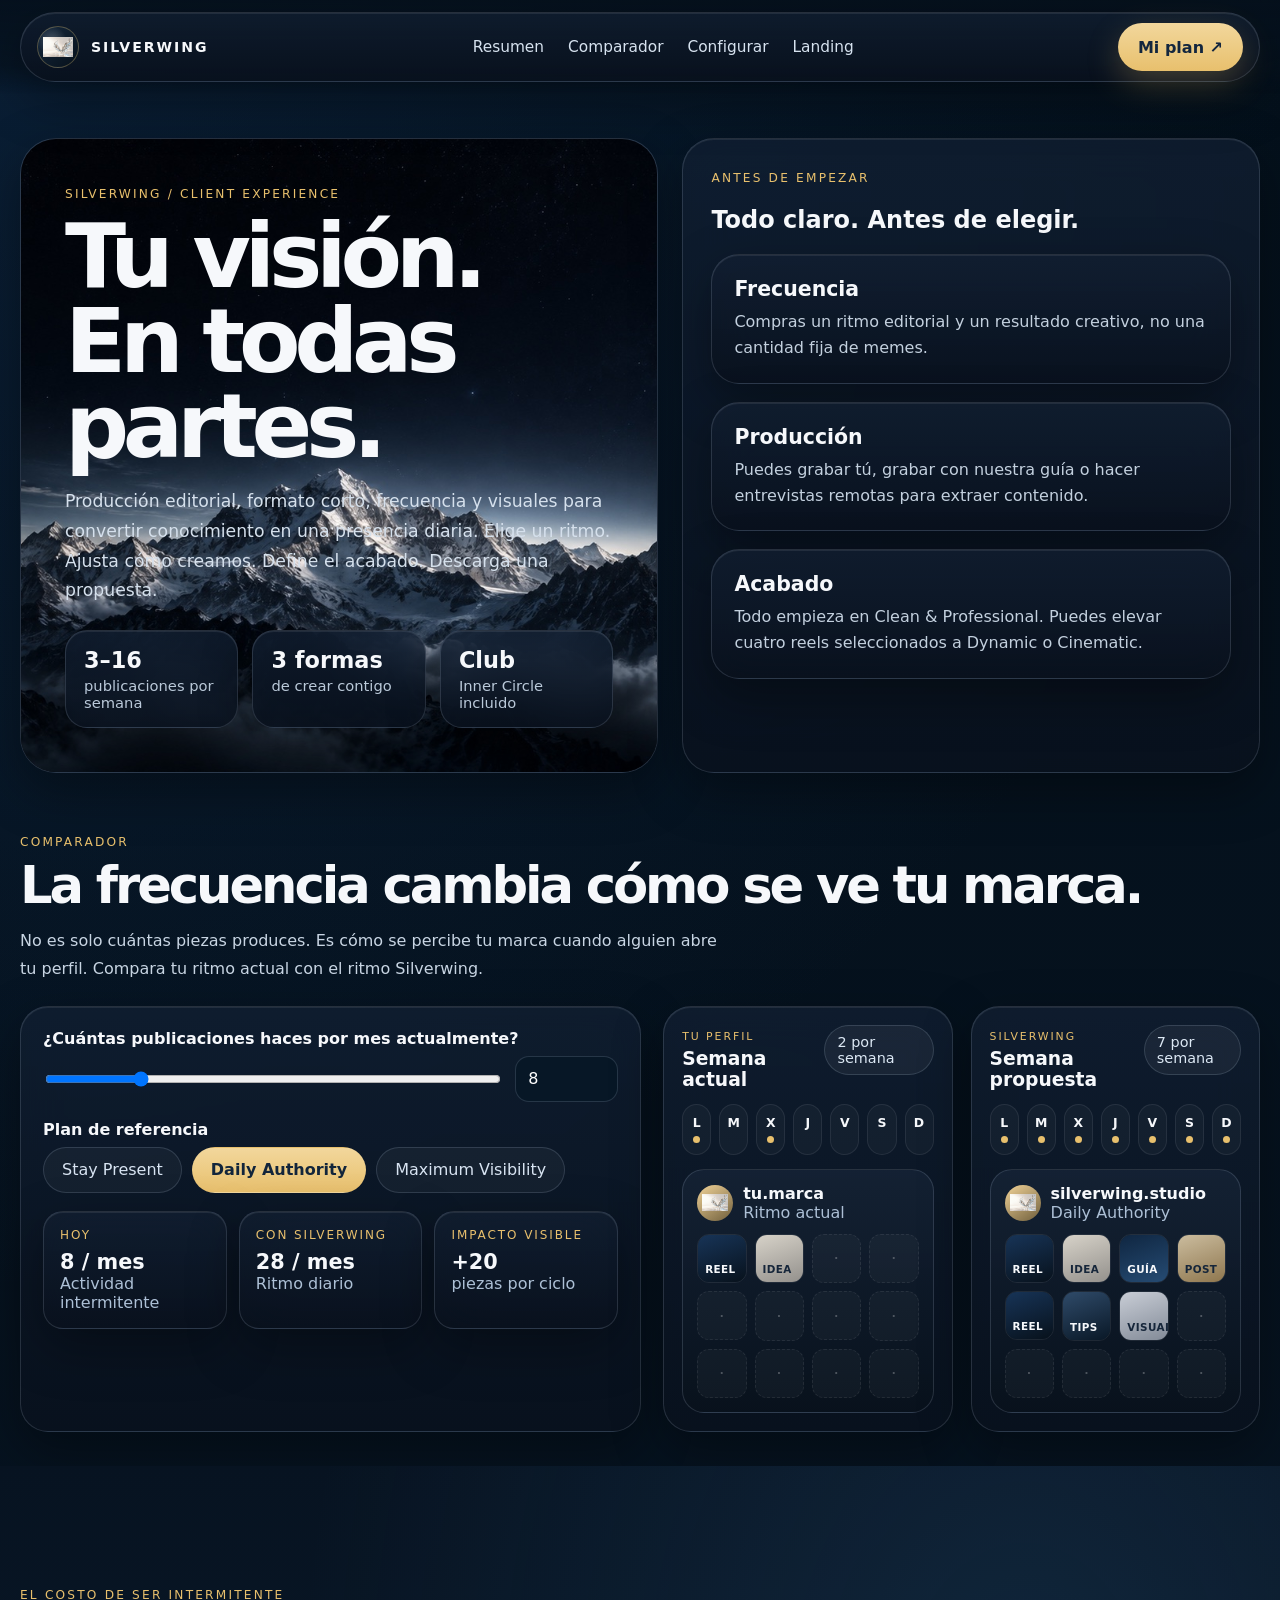
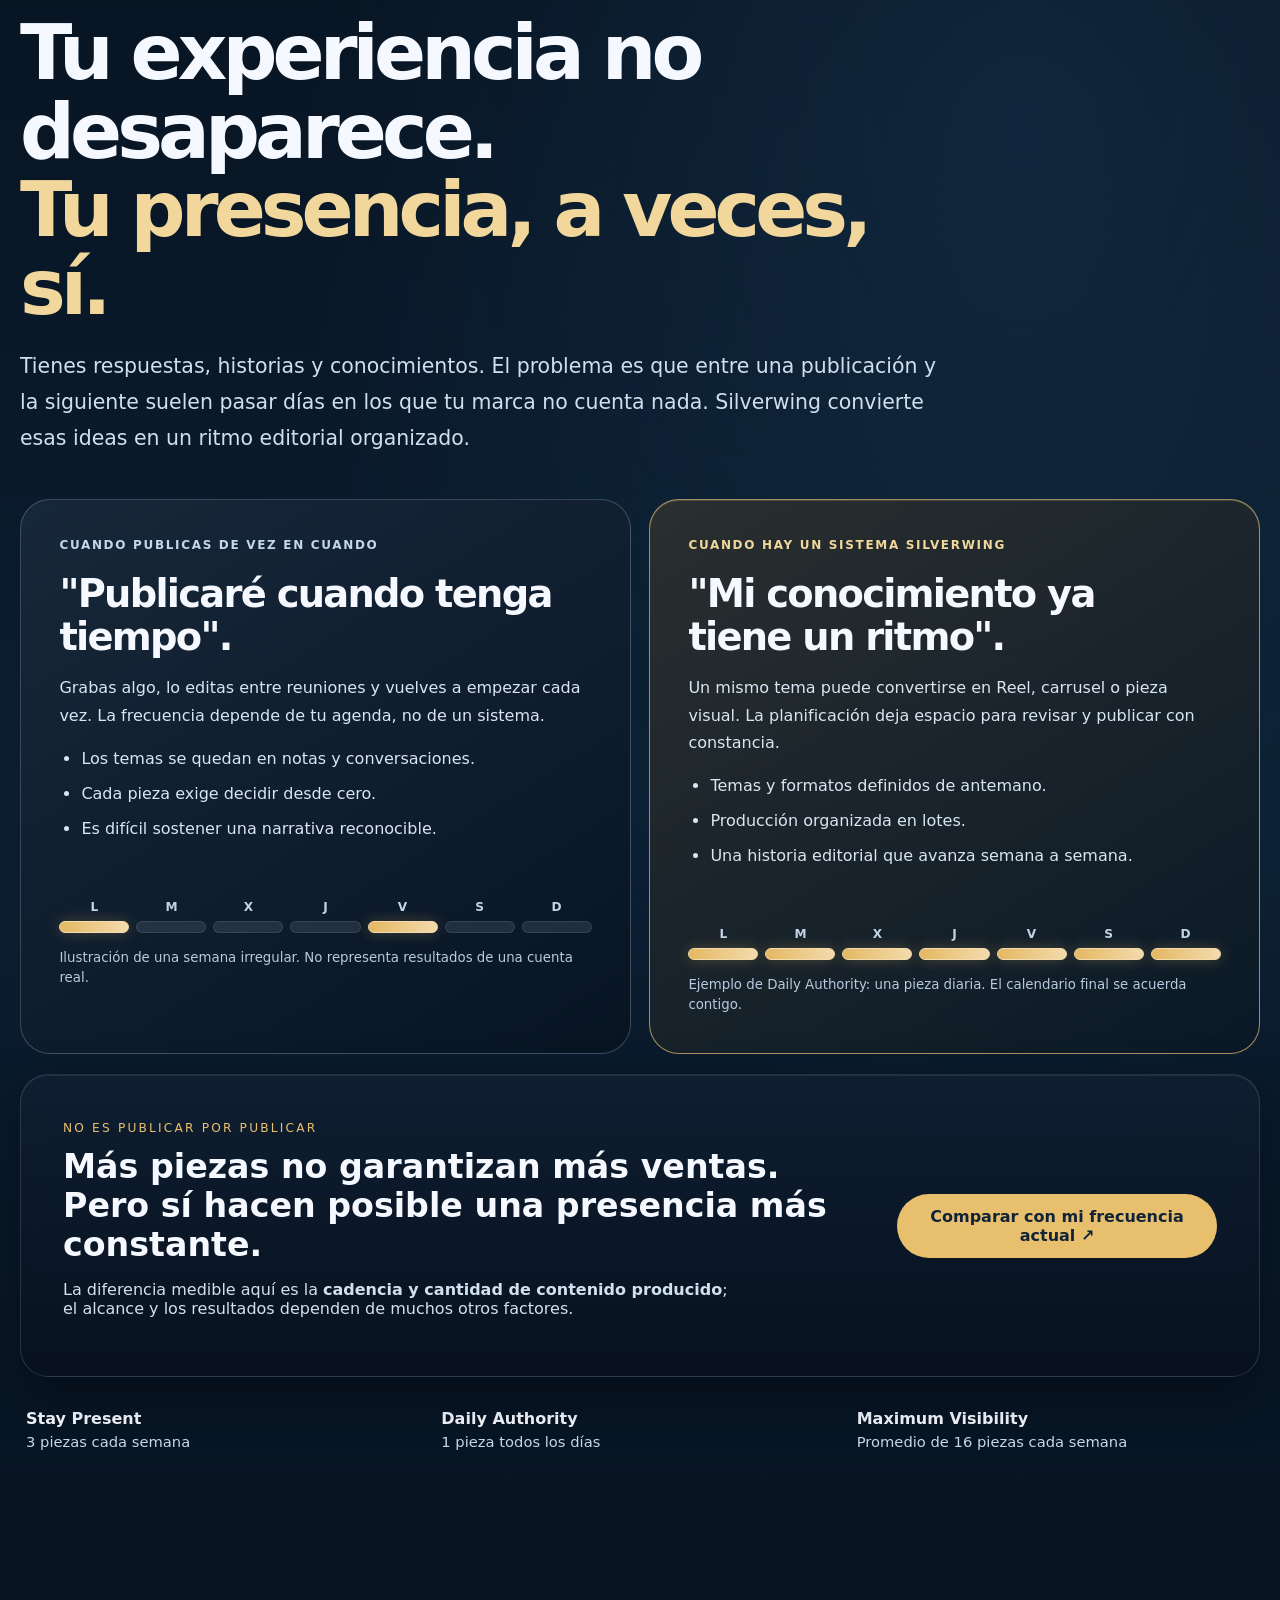
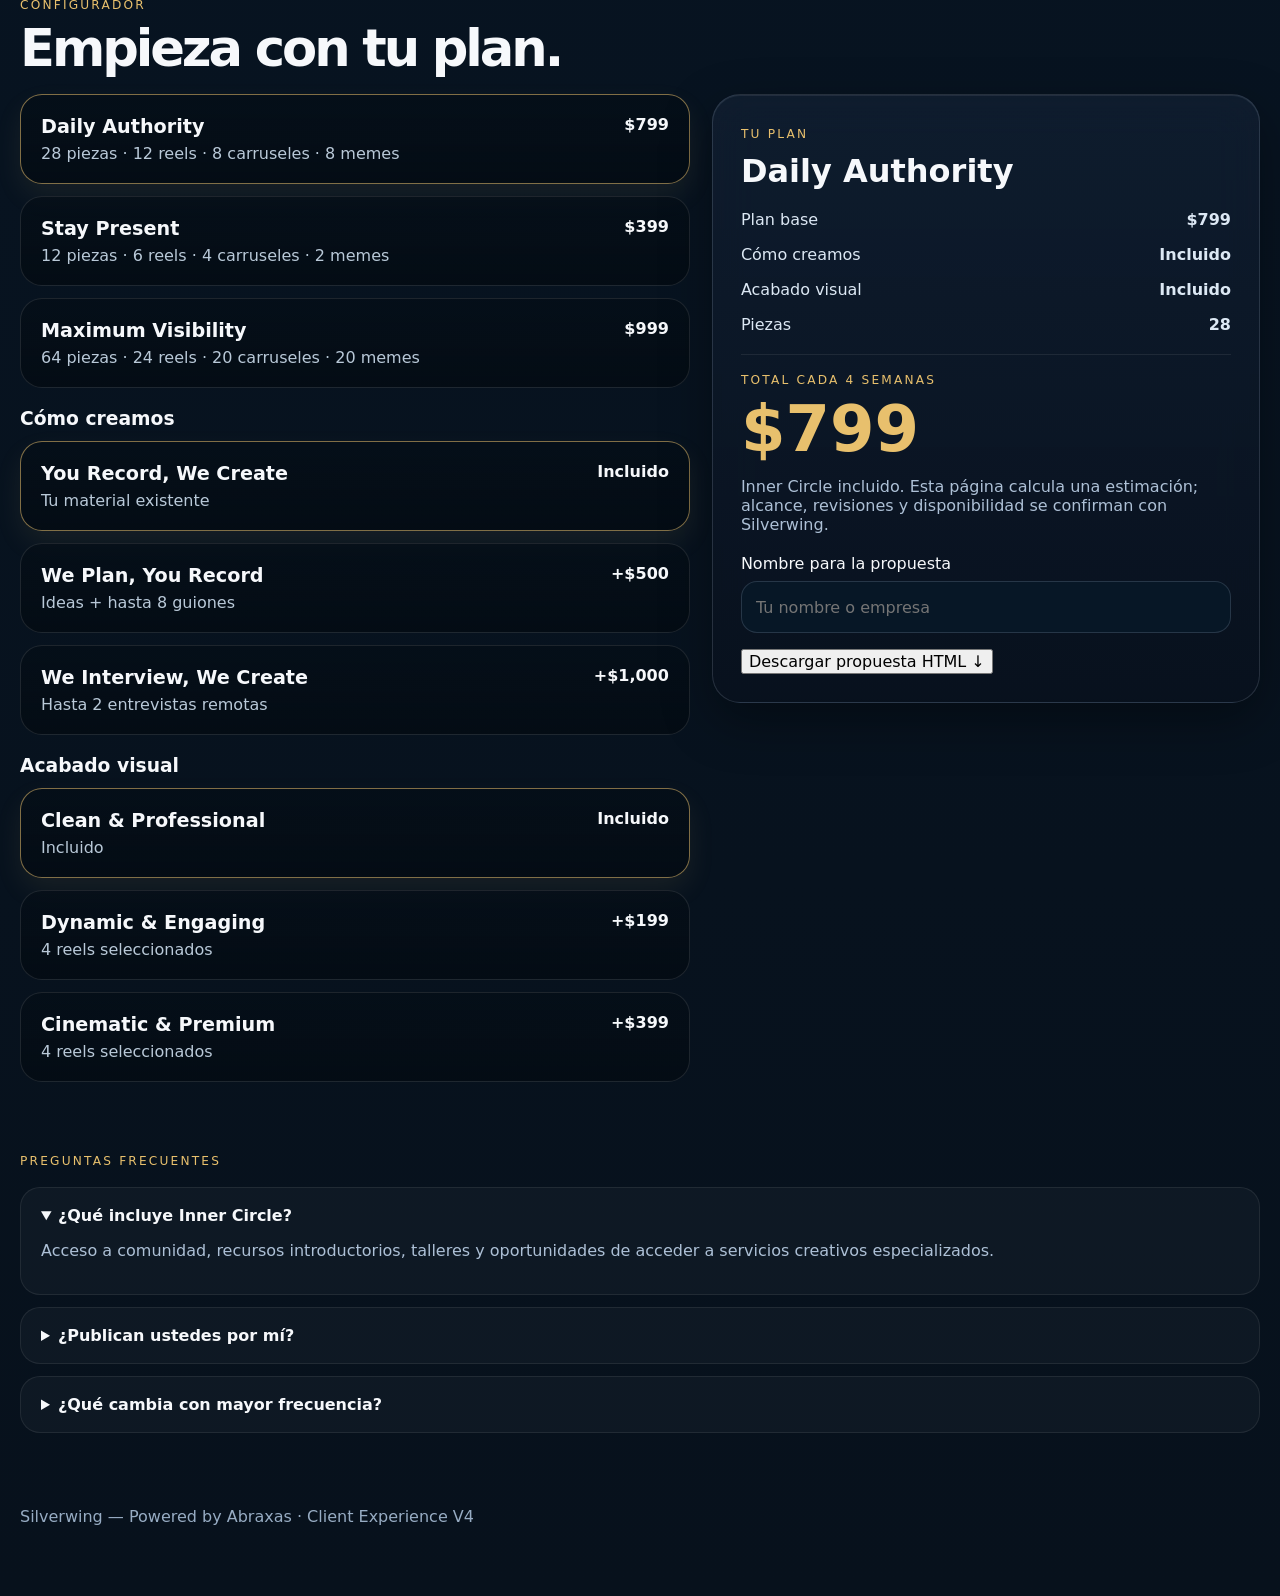
==== index.html @ 7444df67 "Add editorial pain-point comparison before plan builder" ====
<!doctype html>
<html lang="es">
<head>
<meta charset="utf-8">
<meta name="viewport" content="width=device-width, initial-scale=1">
<title>Silverwing Client Experience V4</title>
<meta name="description" content="Silverwing — Powered by Abraxas">
<style>
:root{--bg:#06111d;--bg2:#091a2b;--panel:rgba(10,22,36,.78);--panel2:rgba(16,29,46,.86);--line:rgba(198,217,241,.16);--text:#f6f8fb;--muted:#adc0d6;--gold:#e8c06d;--gold2:#f2d79c;--blue:#8fb7dd;--radius:28px;}
*{box-sizing:border-box}html{scroll-behavior:smooth}body{margin:0;font-family:Inter,ui-sans-serif,system-ui,-apple-system,Segoe UI,Roboto,sans-serif;background:radial-gradient(circle at top left, rgba(22,61,108,.32), transparent 26%), linear-gradient(180deg,#04101b,#071422 55%,#07111c);color:var(--text)}
a{color:inherit;text-decoration:none}img{max-width:100%;display:block}button,input,select{font:inherit}.container{width:min(1240px,calc(100% - 40px));margin:0 auto}.glass{background:linear-gradient(180deg,rgba(18,31,49,.78),rgba(9,17,29,.88));backdrop-filter:blur(22px) saturate(135%);-webkit-backdrop-filter:blur(22px) saturate(135%);border:1px solid rgba(220,235,255,.14);box-shadow:0 18px 50px rgba(0,0,0,.35), inset 0 1px 0 rgba(255,255,255,.08)}
.topbar{position:sticky;top:0;z-index:50;padding:12px 0;background:linear-gradient(180deg,rgba(6,17,29,.94),rgba(6,17,29,.72) 70%,transparent);backdrop-filter:blur(18px)}.nav{display:flex;align-items:center;justify-content:space-between;gap:20px;padding:10px 16px;border-radius:999px}.brand{display:flex;align-items:center;gap:12px;font-weight:800;letter-spacing:.14em;text-transform:uppercase;font-size:.88rem}.brand .mark{width:42px;height:42px;border-radius:50%;display:grid;place-items:center;background:radial-gradient(circle at 35% 35%, rgba(255,255,255,.24), transparent 40%), linear-gradient(135deg,#15283d,#07111b);border:1px solid rgba(233,203,125,.32);overflow:hidden}.brand .mark img{width:30px;height:30px;object-fit:contain}.nav nav{display:flex;gap:24px;align-items:center;color:#d6e2ef;font-size:.96rem}.nav .cta{display:inline-flex;align-items:center;justify-content:center;min-height:48px;padding:0 20px;border-radius:999px;background:linear-gradient(180deg,var(--gold2),var(--gold));color:#13263e;font-weight:800;box-shadow:0 12px 32px rgba(232,192,109,.25)}.muted{color:var(--muted)}.eyebrow{font-size:.76rem;letter-spacing:.18em;text-transform:uppercase;color:var(--gold)}
.hero{padding:44px 0 24px}.hero-grid{display:grid;grid-template-columns:1.05fr .95fr;gap:24px;align-items:stretch}.hero-card{position:relative;overflow:hidden;border-radius:36px;min-height:560px;padding:44px}.hero-card::before{content:'';position:absolute;inset:0;background:linear-gradient(180deg,rgba(4,11,18,.1),rgba(4,11,18,.72) 58%,rgba(4,11,18,.96));z-index:0}.hero-card > *{position:relative;z-index:1}.hero-bg{position:absolute;inset:0;background-size:cover;background-position:center}.hero h1{font-size:clamp(3.2rem,7vw,6rem);line-height:.95;letter-spacing:-.07em;margin:12px 0 18px;max-width:10ch}.hero p.lead{font-size:1.08rem;line-height:1.72;color:#d5e0ec;max-width:58ch}.hero-stats{display:grid;grid-template-columns:repeat(3,1fr);gap:14px;margin-top:24px}.stat{padding:16px 18px;border-radius:22px}.stat strong{display:block;font-size:1.4rem}.stat span{display:block;color:#bac9d9;font-size:.92rem;margin-top:4px}
.panel{border-radius:32px;padding:28px}.section{padding:34px 0}.section h2{font-size:clamp(2.1rem,4vw,4rem);line-height:1;letter-spacing:-.06em;margin:10px 0 14px}.section p.section-lead{max-width:70ch;color:#c8d5e3;line-height:1.7}
.cards3{display:grid;grid-template-columns:repeat(3,1fr);gap:18px}.card{border-radius:28px;padding:22px}.card h3{margin:0 0 8px;font-size:1.28rem}.card p{margin:0;color:#c3d0de;line-height:1.62}
.compare-wrap{display:grid;grid-template-columns:1.02fr .98fr;gap:22px;margin-top:24px}.compare-tools{padding:22px;border-radius:28px}.field{display:grid;gap:8px;margin-bottom:18px}.field label{font-weight:700}.range-row{display:flex;gap:12px;align-items:center} input[type=range]{width:100%} input[type=number]{width:110px;min-height:46px;border-radius:14px;border:1px solid var(--line);background:#071726;color:#fff;padding:0 12px} .seg{display:flex;flex-wrap:wrap;gap:10px} .seg button{min-height:46px;border-radius:999px;padding:0 18px;border:1px solid var(--line);background:rgba(255,255,255,.04);color:#d8e4f2;cursor:pointer} .seg button.active{background:linear-gradient(180deg,var(--gold2),var(--gold));color:#12253b;border-color:transparent;font-weight:800}
.metric-row{display:grid;grid-template-columns:1fr 1fr 1fr;gap:12px;margin-top:16px} .metric{padding:16px;border-radius:20px} .metric .label{display:block;font-size:.75rem;letter-spacing:.16em;color:var(--gold);text-transform:uppercase;margin-bottom:8px} .metric strong{font-size:1.3rem}
.feed-columns{display:grid;grid-template-columns:1fr 1fr;gap:18px} .feed-card{padding:18px;border-radius:28px} .feed-head{display:flex;justify-content:space-between;align-items:flex-start;gap:12px;margin-bottom:14px} .badge{border-radius:999px;padding:8px 12px;border:1px solid var(--line);color:#dce8f4;background:rgba(255,255,255,.05);font-size:.9rem} .week-strip{display:grid;grid-template-columns:repeat(7,1fr);gap:8px;margin-bottom:14px} .day{padding:10px 6px;border-radius:16px;border:1px solid rgba(255,255,255,.08);background:rgba(255,255,255,.03);text-align:center} .day strong{display:block;font-size:.78rem;margin-bottom:6px} .dots{display:flex;justify-content:center;gap:4px;min-height:8px} .dots span{width:7px;height:7px;border-radius:50%;background:var(--gold)}
.feed{padding:14px;border-radius:22px;border:1px solid var(--line);background:linear-gradient(180deg,rgba(21,35,54,.88),rgba(9,18,29,.94))} .feed-top{display:flex;align-items:center;gap:10px;margin-bottom:12px} .avatar{width:36px;height:36px;border-radius:50%;background:linear-gradient(145deg,#f1d398,#705f3c);display:grid;place-items:center;overflow:hidden} .avatar img{width:26px;height:26px;object-fit:contain} .grid{display:grid;grid-template-columns:repeat(4,1fr);gap:8px} .cell{aspect-ratio:1/1;border-radius:12px;overflow:hidden;position:relative;border:1px solid rgba(255,255,255,.08);display:flex;align-items:flex-end;padding:7px;font-size:.65rem;font-weight:800;letter-spacing:.04em} .cell::before{content:'';position:absolute;inset:0;opacity:.92} .cell > span{position:relative;z-index:1} .reel::before{background:linear-gradient(160deg,#18365b,#07111b)} .carousel::before{background:linear-gradient(160deg,#e8e2d6,#9f9b95)} .carousel>span,.story>span,.video>span{color:#16263a} .meme::before{background:linear-gradient(160deg,#324f6f,#091827)} .story::before{background:linear-gradient(160deg,#dbcaa8,#9a7f52)} .education::before{background:linear-gradient(160deg,#0f2743,#28507a)} .video::before{background:linear-gradient(160deg,#d9dde5,#8d95a2)} .empty{display:grid;place-items:center;background:rgba(255,255,255,.03);border-style:dashed;color:rgba(255,255,255,.25)}
.apple-chooser{display:grid;grid-template-columns:1.1fr .9fr;gap:22px;align-items:start;margin-top:20px} .chooser-list{display:grid;gap:12px} .option{padding:20px;border-radius:22px;border:1px solid rgba(255,255,255,.1);background:linear-gradient(180deg,rgba(5,14,23,.75),rgba(4,12,20,.92));cursor:pointer;transition:.2s transform,.2s border-color} .option:hover{transform:translateY(-2px)} .option.active{border-color:rgba(232,192,109,.55);box-shadow:0 12px 28px rgba(232,192,109,.08)} .option .row{display:flex;justify-content:space-between;gap:16px} .option h4{margin:0;font-size:1.2rem} .option p{margin:6px 0 0;color:#b9c9d8} .side-summary{position:sticky;top:92px;padding:28px;border-radius:28px} .summary-list{display:grid;gap:16px;margin:20px 0} .summary-item{display:flex;justify-content:space-between;gap:16px;color:#dce8f4} .price{font-size:clamp(2.5rem,5vw,4rem);line-height:1;font-weight:900;color:var(--gold)}
.faq{display:grid;gap:12px;margin-top:18px} details{padding:18px 20px;border-radius:20px;border:1px solid rgba(255,255,255,.08);background:rgba(255,255,255,.03)} summary{cursor:pointer;font-weight:700}
.footer{padding:40px 0 70px;color:#97acc3}
@media (max-width: 1080px){.hero-grid,.compare-wrap,.apple-chooser{grid-template-columns:1fr} .hero-card{min-height:440px} .side-summary{position:static} }
@media (max-width: 760px){.nav nav{display:none} .hero-stats,.cards3,.feed-columns,.metric-row{grid-template-columns:1fr} .grid{grid-template-columns:repeat(3,1fr)} .container{width:min(100% - 24px,1240px)} .hero-card{padding:28px} .hero h1{font-size:clamp(2.5rem,12vw,4rem)}}
</style>

<style id="sw-pain-story-v4">
.pain-story{position:relative;padding:110px 0;background:radial-gradient(ellipse at 80% 15%,rgba(41,86,126,.26),transparent 50%),linear-gradient(180deg,#071321,#0b1e31 57%,#071321);color:#f5f9ff}
.pain-story h2{font-size:clamp(2.7rem,6vw,6.1rem);line-height:1.02;letter-spacing:-.064em;max-width:16ch;margin:12px 0 22px}.pain-story h2 em{font-style:normal;color:#f2d79c}.pain-lead{max-width:72ch;color:#d0dfed;font-size:clamp(1.05rem,1.7vw,1.28rem);line-height:1.75;margin-bottom:42px}
.pain-split{display:grid;grid-template-columns:1fr 1fr;gap:18px}.pain-panel{border:1px solid rgba(211,230,252,.23);border-radius:30px;padding:clamp(24px,3vw,40px);background:linear-gradient(148deg,rgba(25,41,59,.92),rgba(8,20,34,.96));min-width:0}.pain-after{border-color:rgba(237,199,118,.66);background:linear-gradient(148deg,rgba(45,48,47,.93),rgba(10,25,39,.97));box-shadow:inset 0 1px rgba(250,235,196,.16)}.pain-tag{display:block;color:#c3d7ed;letter-spacing:.14em;font-size:.75rem;font-weight:800;margin-bottom:20px}.pain-after .pain-tag{color:#f2d79c}.pain-panel h3{font-size:clamp(1.65rem,3vw,2.8rem);letter-spacing:-.045em;line-height:1.12;max-width:19ch;margin:0 0 15px}.pain-panel p,.pain-panel li{color:#d9e5f2;line-height:1.7}.pain-panel ul{padding-left:22px;min-height:130px}.pain-panel li{margin-bottom:8px}.pain-cadence{display:grid;grid-template-columns:repeat(7,minmax(0,1fr));gap:7px;margin:25px 0 15px}.pain-cadence b{text-align:center;font-size:.76rem;color:#c2d3e5}.pain-cadence i{display:block;height:12px;border-radius:99px;background:rgba(185,210,234,.12);border:1px solid rgba(185,210,234,.12)}.pain-cadence i.on{background:linear-gradient(90deg,#e4b862,#f3dbad);border-color:#f3dbad;box-shadow:0 0 14px #e4b86245}.pain-panel small{color:#b7cadf;line-height:1.5;display:block}.pain-bottom{display:flex;align-items:center;justify-content:space-between;gap:28px;border-radius:28px;padding:clamp(24px,4vw,42px);margin-top:20px}.pain-bottom h3{font-size:clamp(1.45rem,2.6vw,2.5rem);line-height:1.16;margin:12px 0}.pain-bottom p{color:#d1e0ef;max-width:67ch}.pain-action{display:inline-flex;justify-content:center;align-items:center;min-height:50px;padding:13px 22px;border-radius:999px;background:#e8c06d;color:#112338!important;font-weight:800;white-space:normal;text-align:center;min-width:225px}.pain-action:hover{background:#f6daa0}.pain-action:focus-visible{outline:3px solid white;outline-offset:4px}.pain-micro{display:grid;grid-template-columns:repeat(3,minmax(0,1fr));gap:18px;padding:32px 6px 0}.pain-micro>div{display:flex;flex-direction:column;gap:5px}.pain-micro strong{font-size:1rem}.pain-micro span{color:#c7d9ec;font-size:.92rem}
@media(max-width:780px){.pain-story{padding:72px 0}.pain-split,.pain-micro{grid-template-columns:1fr}.pain-panel ul{min-height:auto}.pain-bottom{flex-direction:column;align-items:flex-start}.pain-action{width:100%}}
@media(prefers-reduced-transparency:reduce){.pain-bottom{backdrop-filter:none;background:#10263a}}
</style>
</head>
<body>

<div class="topbar"><div class="container"><div class="nav glass"><a class="brand" href="#top"><span class="mark"><img src="[data-uri]" alt="Silverwing mark"></span><span>Silverwing</span></a><nav><a href="#overview">Resumen</a><a href="#comparador">Comparador</a><a href="#configurar">Configurar</a><a href="./silverwinglanding/">Landing</a></nav><a class="cta" href="#configurar">Mi plan ↗</a></div></div></div>
<main id="top">
<section class="hero"><div class="container hero-grid"><div class="hero-card glass"><div class="hero-bg" style="background-image:url('[data-uri]')"></div><span class="eyebrow">SILVERWING / CLIENT EXPERIENCE</span><h1>Tu visión. En todas partes.</h1><p class="lead">Producción editorial, formato corto, frecuencia y visuales para convertir conocimiento en una presencia diaria. Elige un ritmo. Ajusta cómo creamos. Define el acabado. Descarga una propuesta.</p><div class="hero-stats"><div class="stat glass"><strong>3–16</strong><span>publicaciones por semana</span></div><div class="stat glass"><strong>3 formas</strong><span>de crear contigo</span></div><div class="stat glass"><strong>Club</strong><span>Inner Circle incluido</span></div></div></div><div class="panel glass" id="overview"><span class="eyebrow">ANTES DE EMPEZAR</span><h2>Todo claro. Antes de elegir.</h2><div class="cards3" style="grid-template-columns:1fr; margin-top:14px"><div class="card glass"><h3>Frecuencia</h3><p>Compras un ritmo editorial y un resultado creativo, no una cantidad fija de memes.</p></div><div class="card glass"><h3>Producción</h3><p>Puedes grabar tú, grabar con nuestra guía o hacer entrevistas remotas para extraer contenido.</p></div><div class="card glass"><h3>Acabado</h3><p>Todo empieza en Clean & Professional. Puedes elevar cuatro reels seleccionados a Dynamic o Cinematic.</p></div></div></div></div></section>
<section id="comparador" class="section"><div class="container"><span class="eyebrow">COMPARADOR</span><h2>La frecuencia cambia cómo se ve tu marca.</h2><p class="section-lead">No es solo cuántas piezas produces. Es cómo se percibe tu marca cuando alguien abre tu perfil. Compara tu ritmo actual con el ritmo Silverwing.</p><div class="compare-wrap"><div class="compare-tools glass"><div class="field"><label for="cmpMonth">¿Cuántas publicaciones haces por mes actualmente?</label><div class="range-row"><input id="cmpMonth" type="range" min="0" max="40" value="8"><input id="cmpMonthNum" type="number" min="0" max="120" value="8"></div></div><div class="field"><label>Plan de referencia</label><div class="seg" id="cmpSeg"><button data-plan="stay">Stay Present</button><button data-plan="daily" class="active">Daily Authority</button><button data-plan="max">Maximum Visibility</button></div></div><div class="metric-row"><div class="metric glass"><span class="label">Hoy</span><strong id="cmpNow">8 / mes</strong><div class="muted" id="cmpNowText">Actividad intermitente</div></div><div class="metric glass"><span class="label">Con Silverwing</span><strong id="cmpPlan">28 / mes</strong><div class="muted" id="cmpPlanText">Ritmo diario</div></div><div class="metric glass"><span class="label">Impacto visible</span><strong id="cmpDelta">+20</strong><div class="muted">piezas por ciclo</div></div></div></div><div class="feed-columns"><article class="feed-card glass"><div class="feed-head"><div><span class="eyebrow" style="font-size:.68rem">TU PERFIL</span><h3 style="margin:4px 0 0">Semana actual</h3></div><span class="badge" id="cmpBadgeCurrent">2 por semana</span></div><div class="week-strip" id="cmpWeekCurrent"></div><div class="feed"><div class="feed-top"><div class="avatar"><img src="[data-uri]" alt=""></div><div><strong>tu.marca</strong><div class="muted">Ritmo actual</div></div></div><div class="grid" id="cmpGridCurrent"></div></div></article><article class="feed-card glass"><div class="feed-head"><div><span class="eyebrow" style="font-size:.68rem">SILVERWING</span><h3 style="margin:4px 0 0">Semana propuesta</h3></div><span class="badge" id="cmpBadgePlan">7 por semana</span></div><div class="week-strip" id="cmpWeekPlan"></div><div class="feed"><div class="feed-top"><div class="avatar"><img src="[data-uri]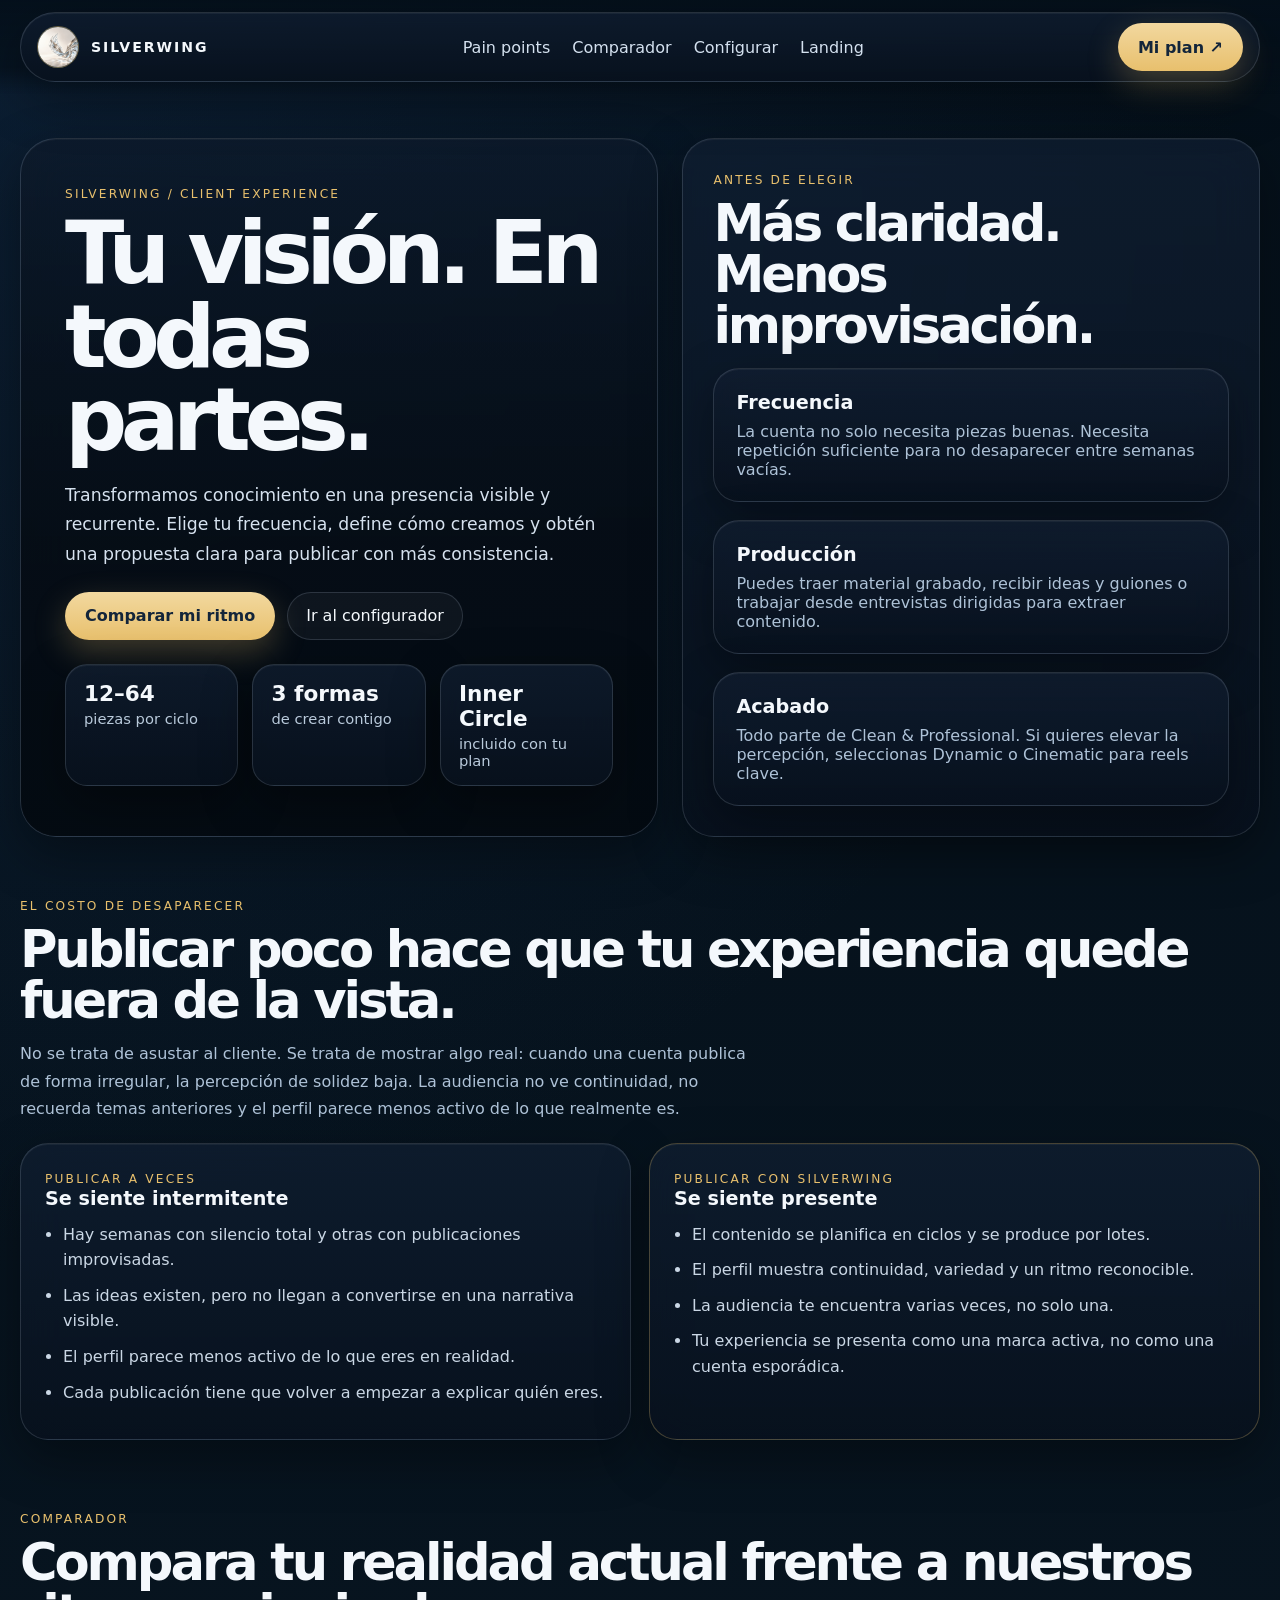
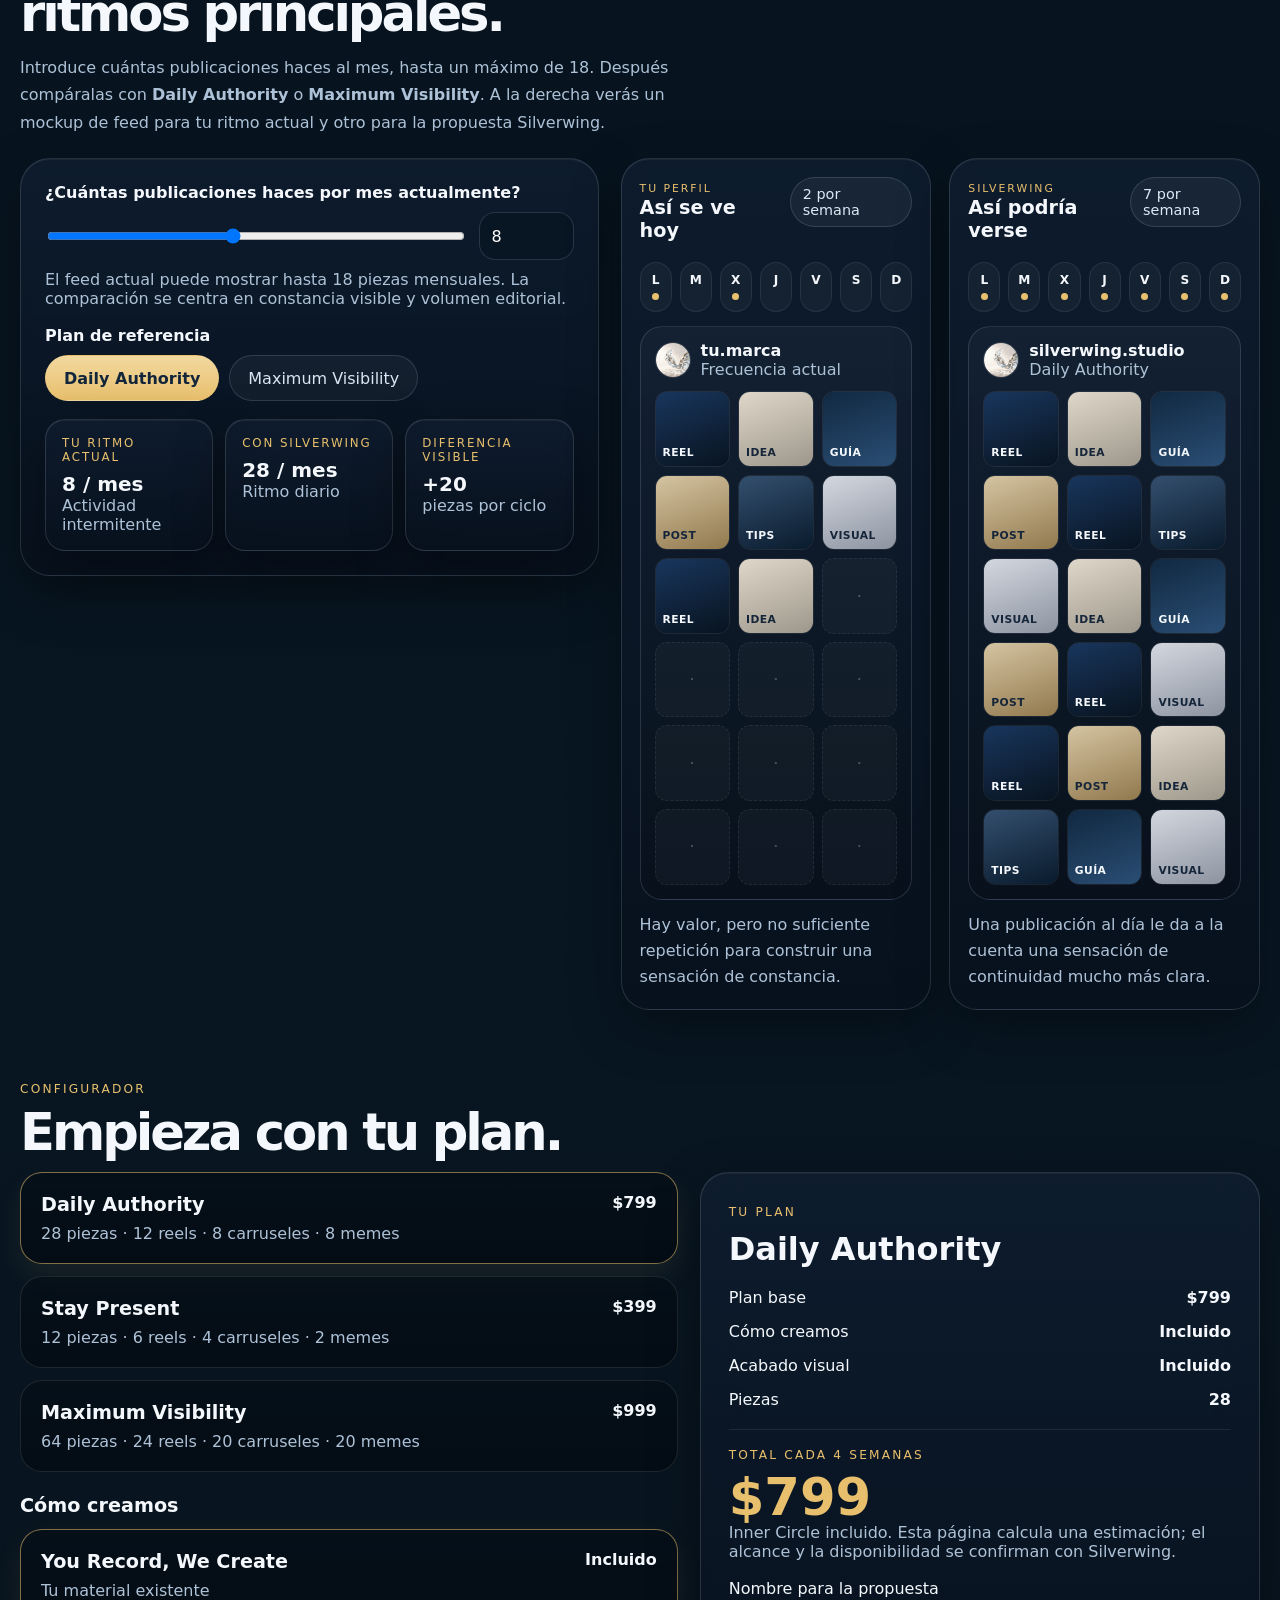
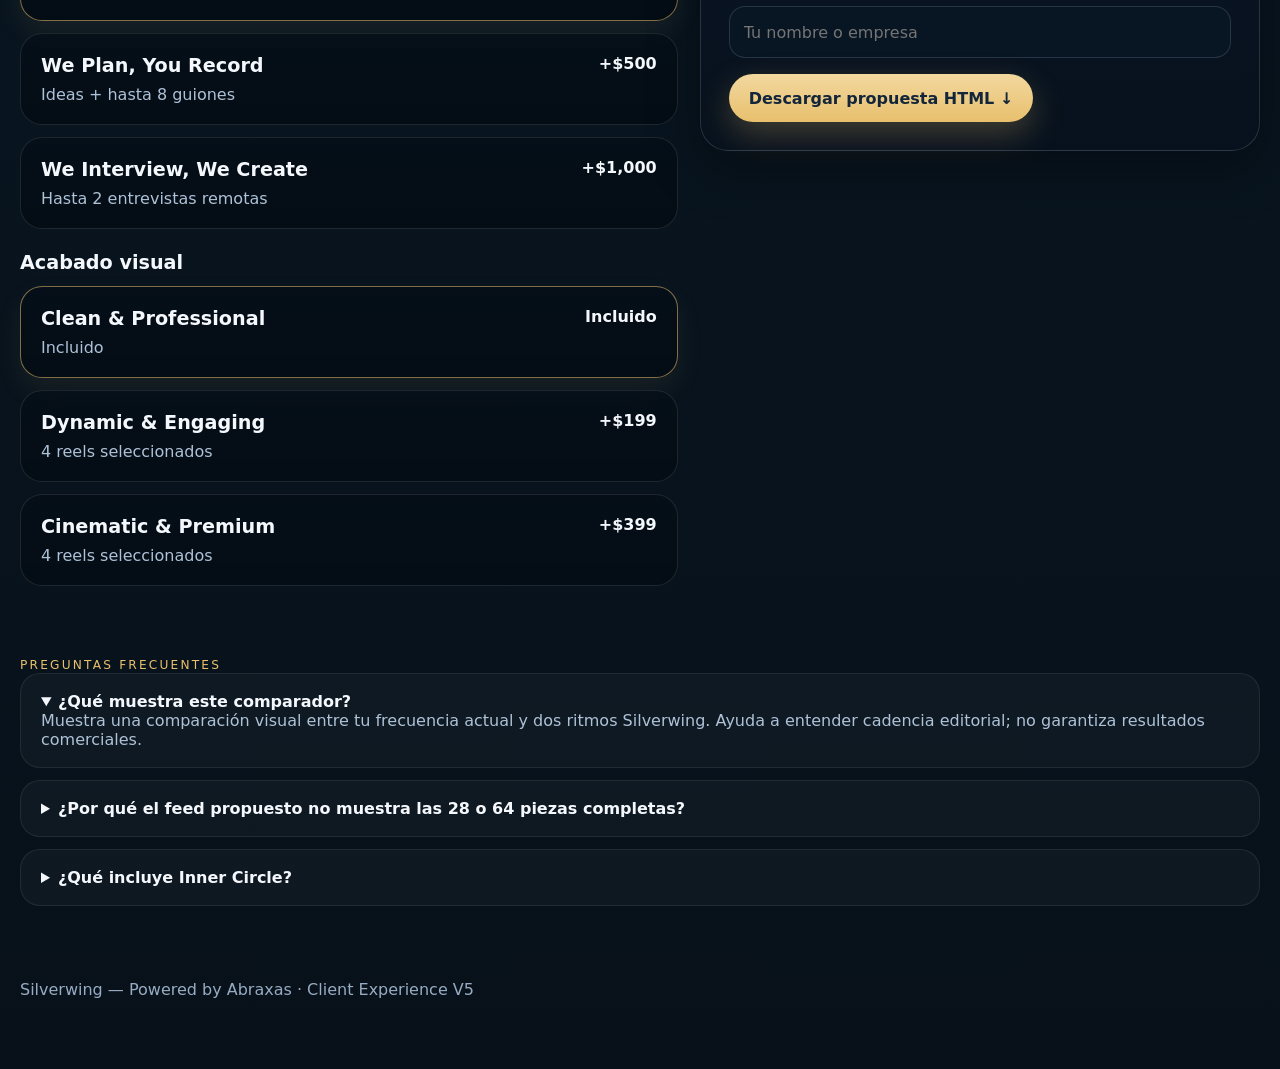
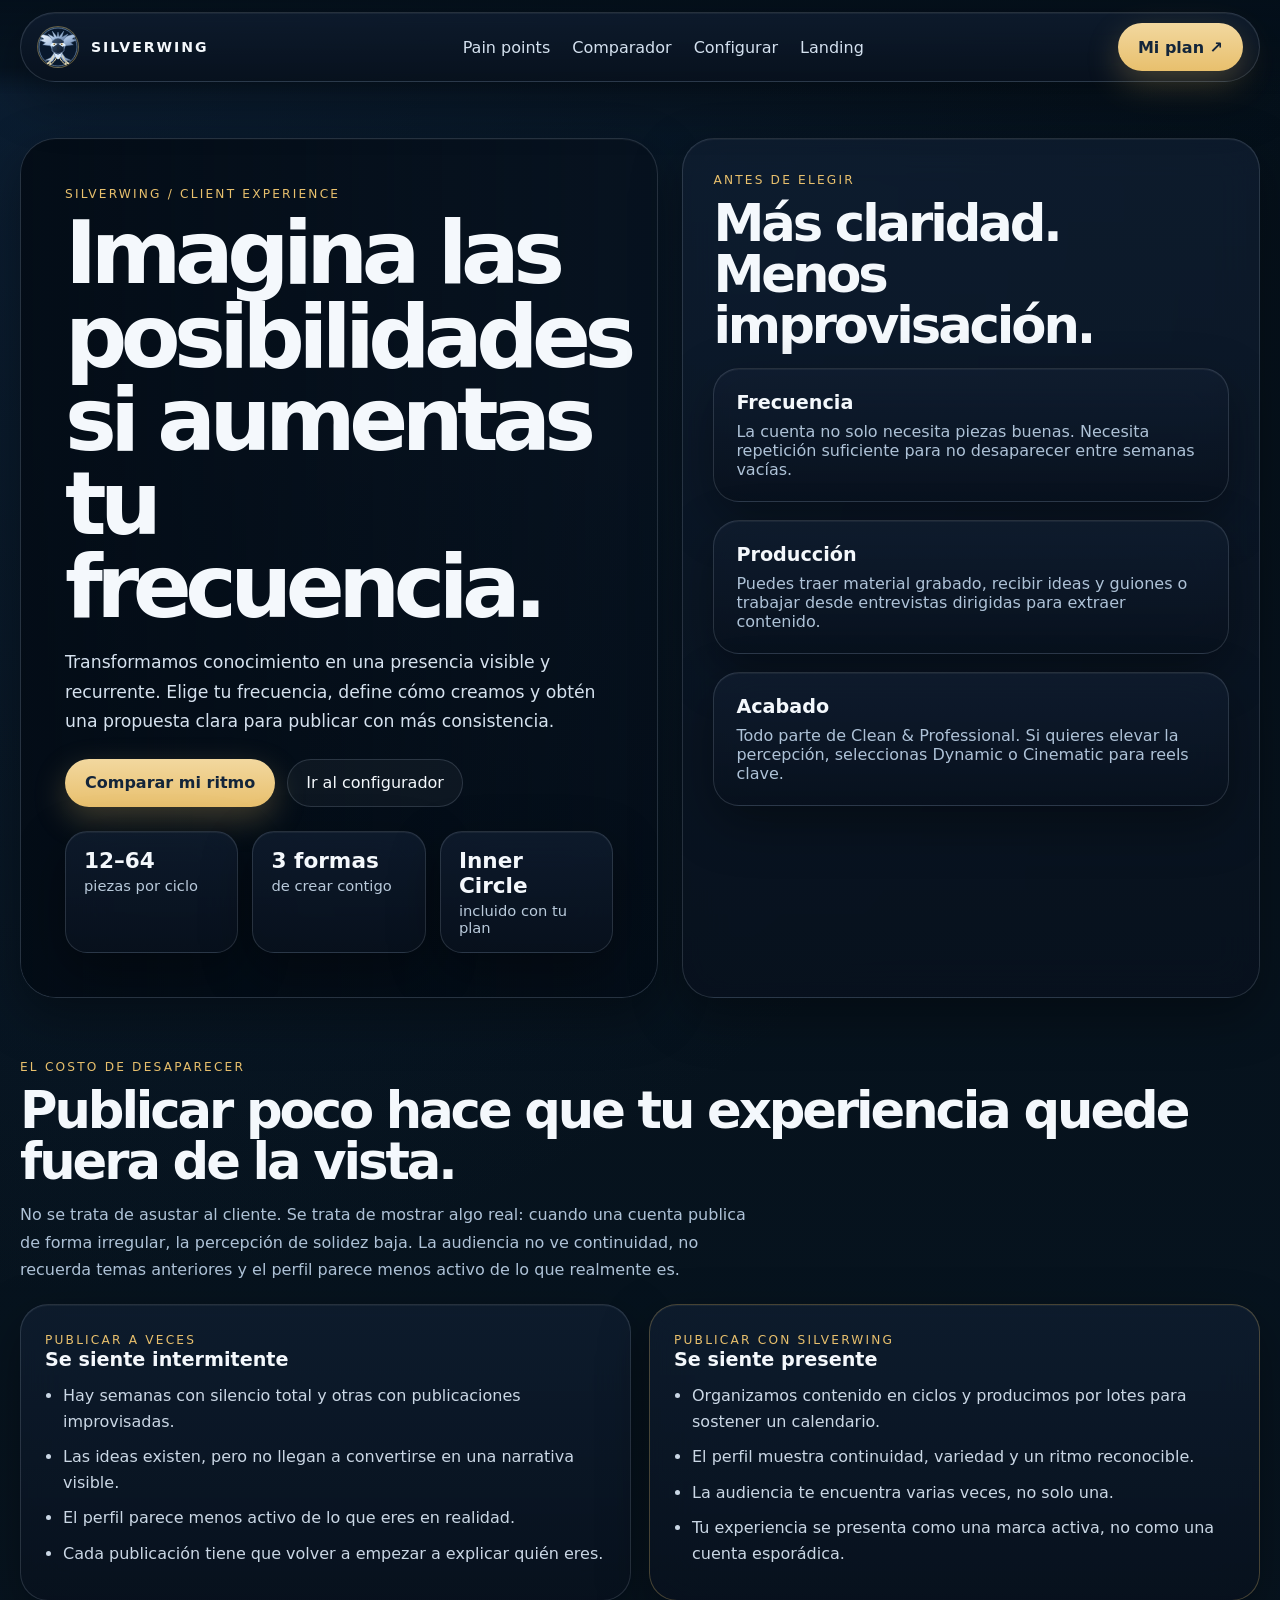
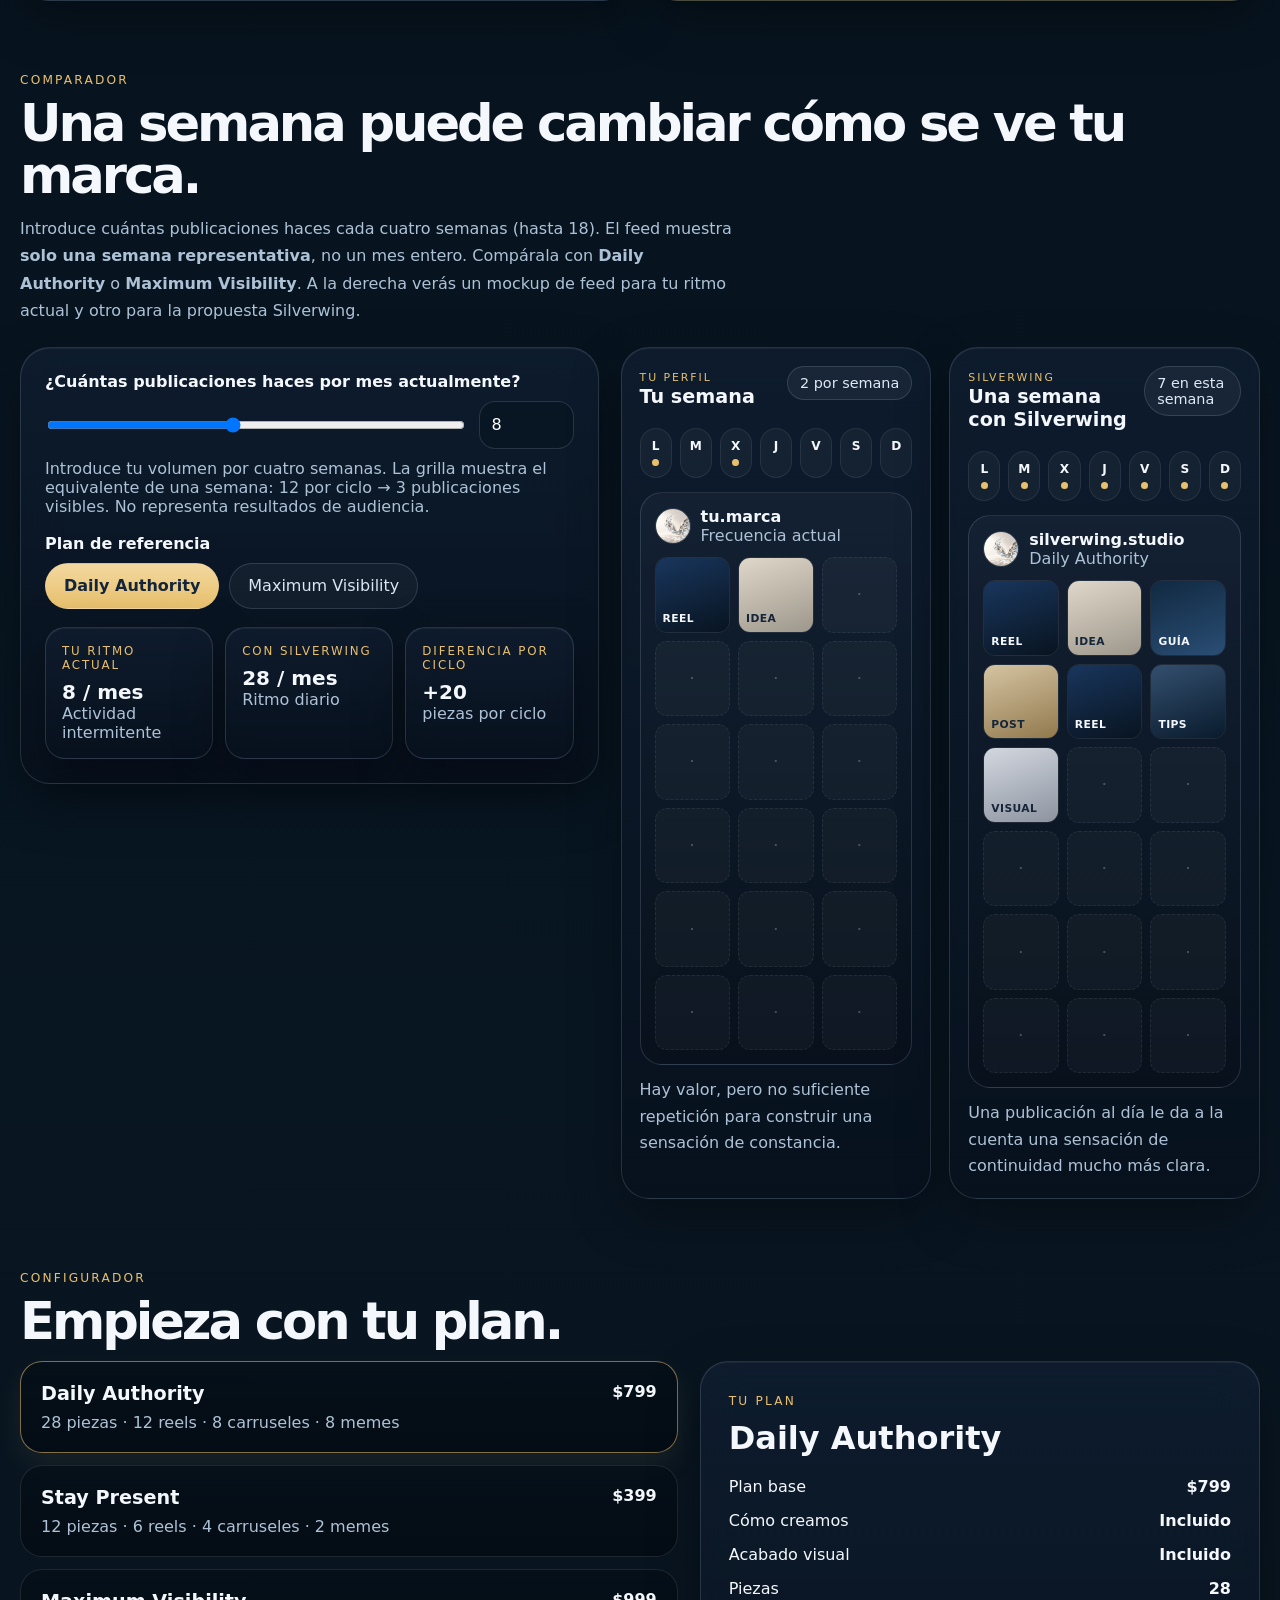
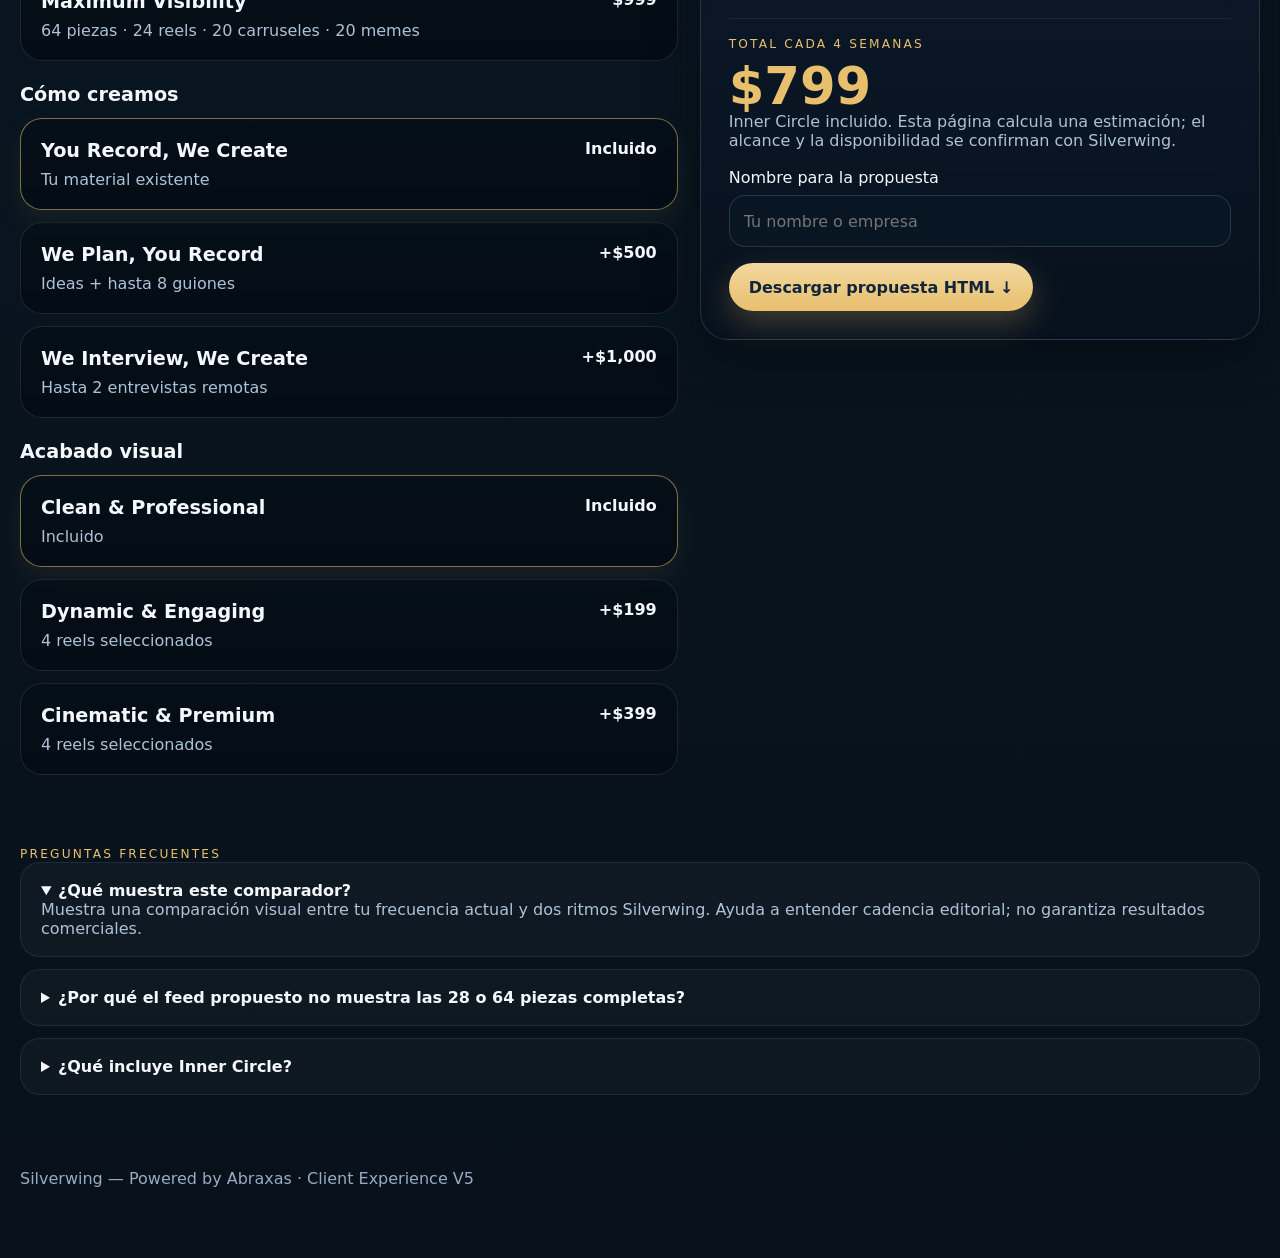
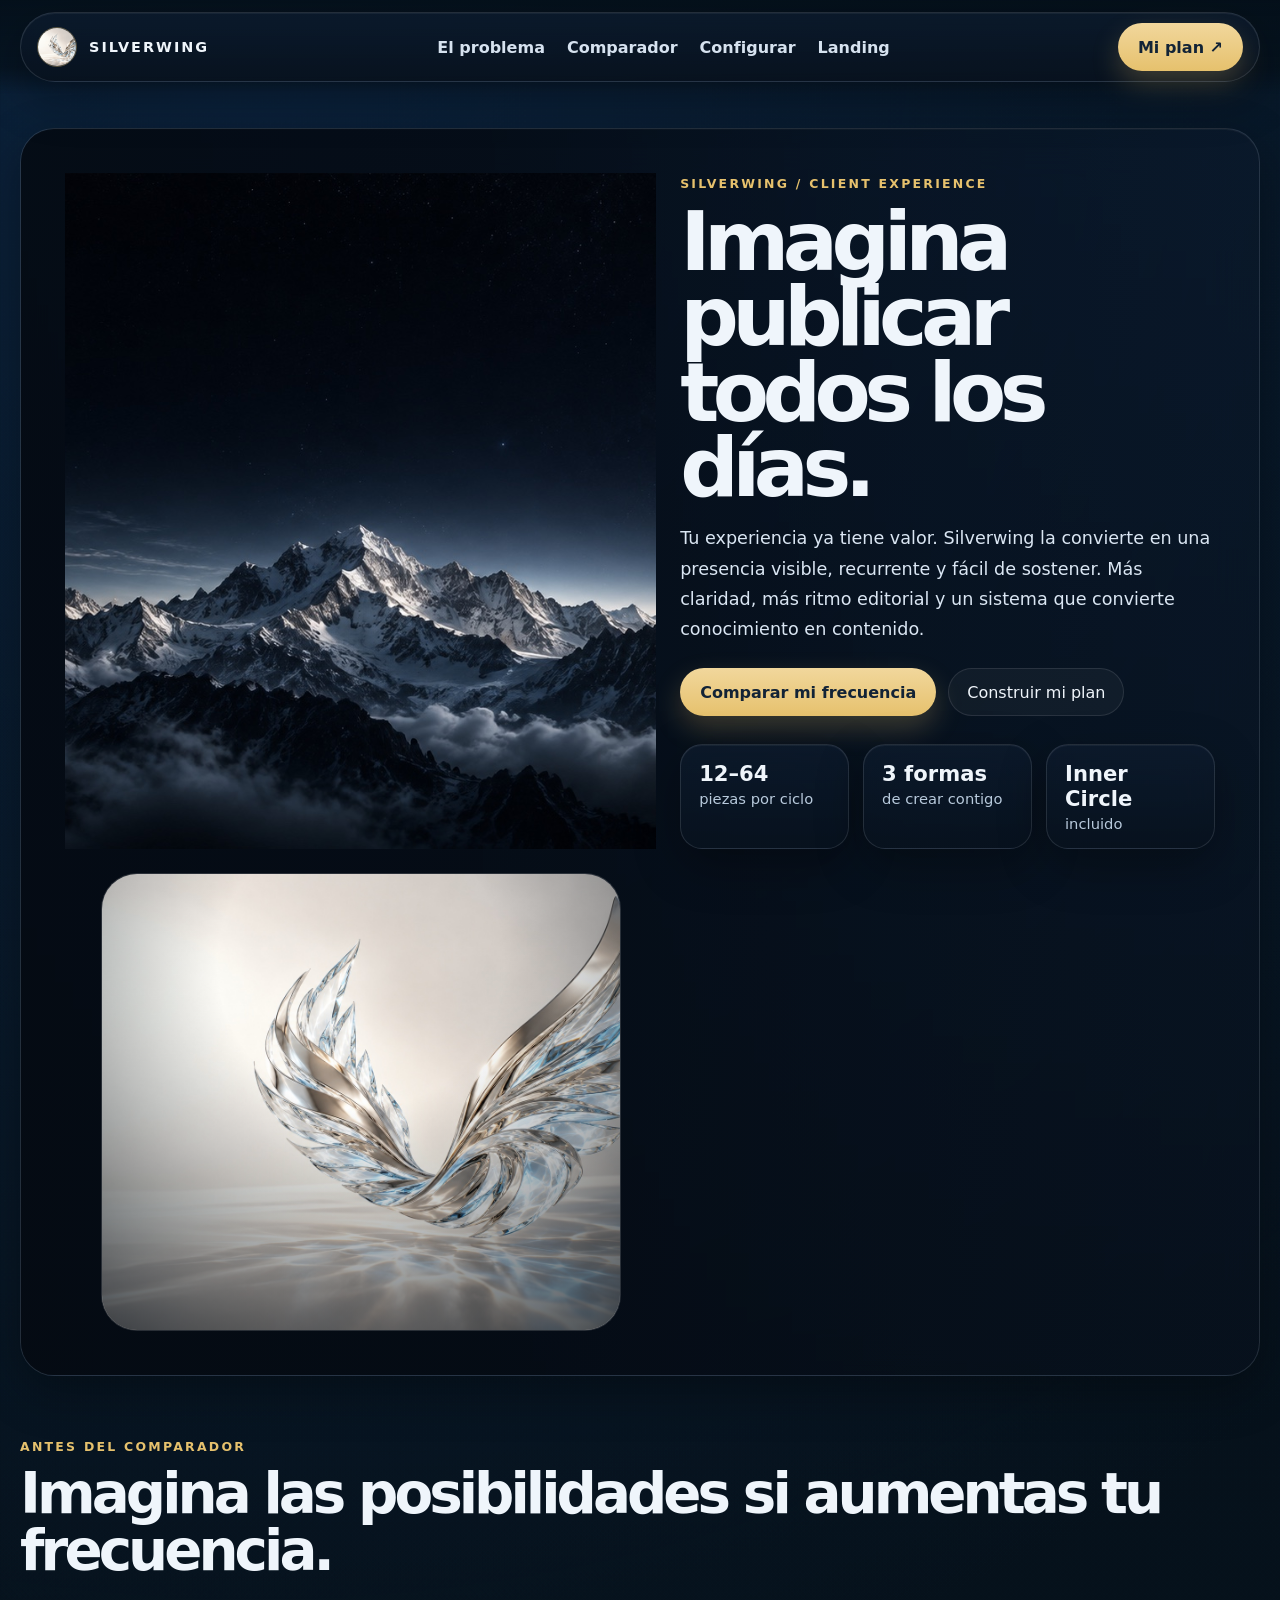
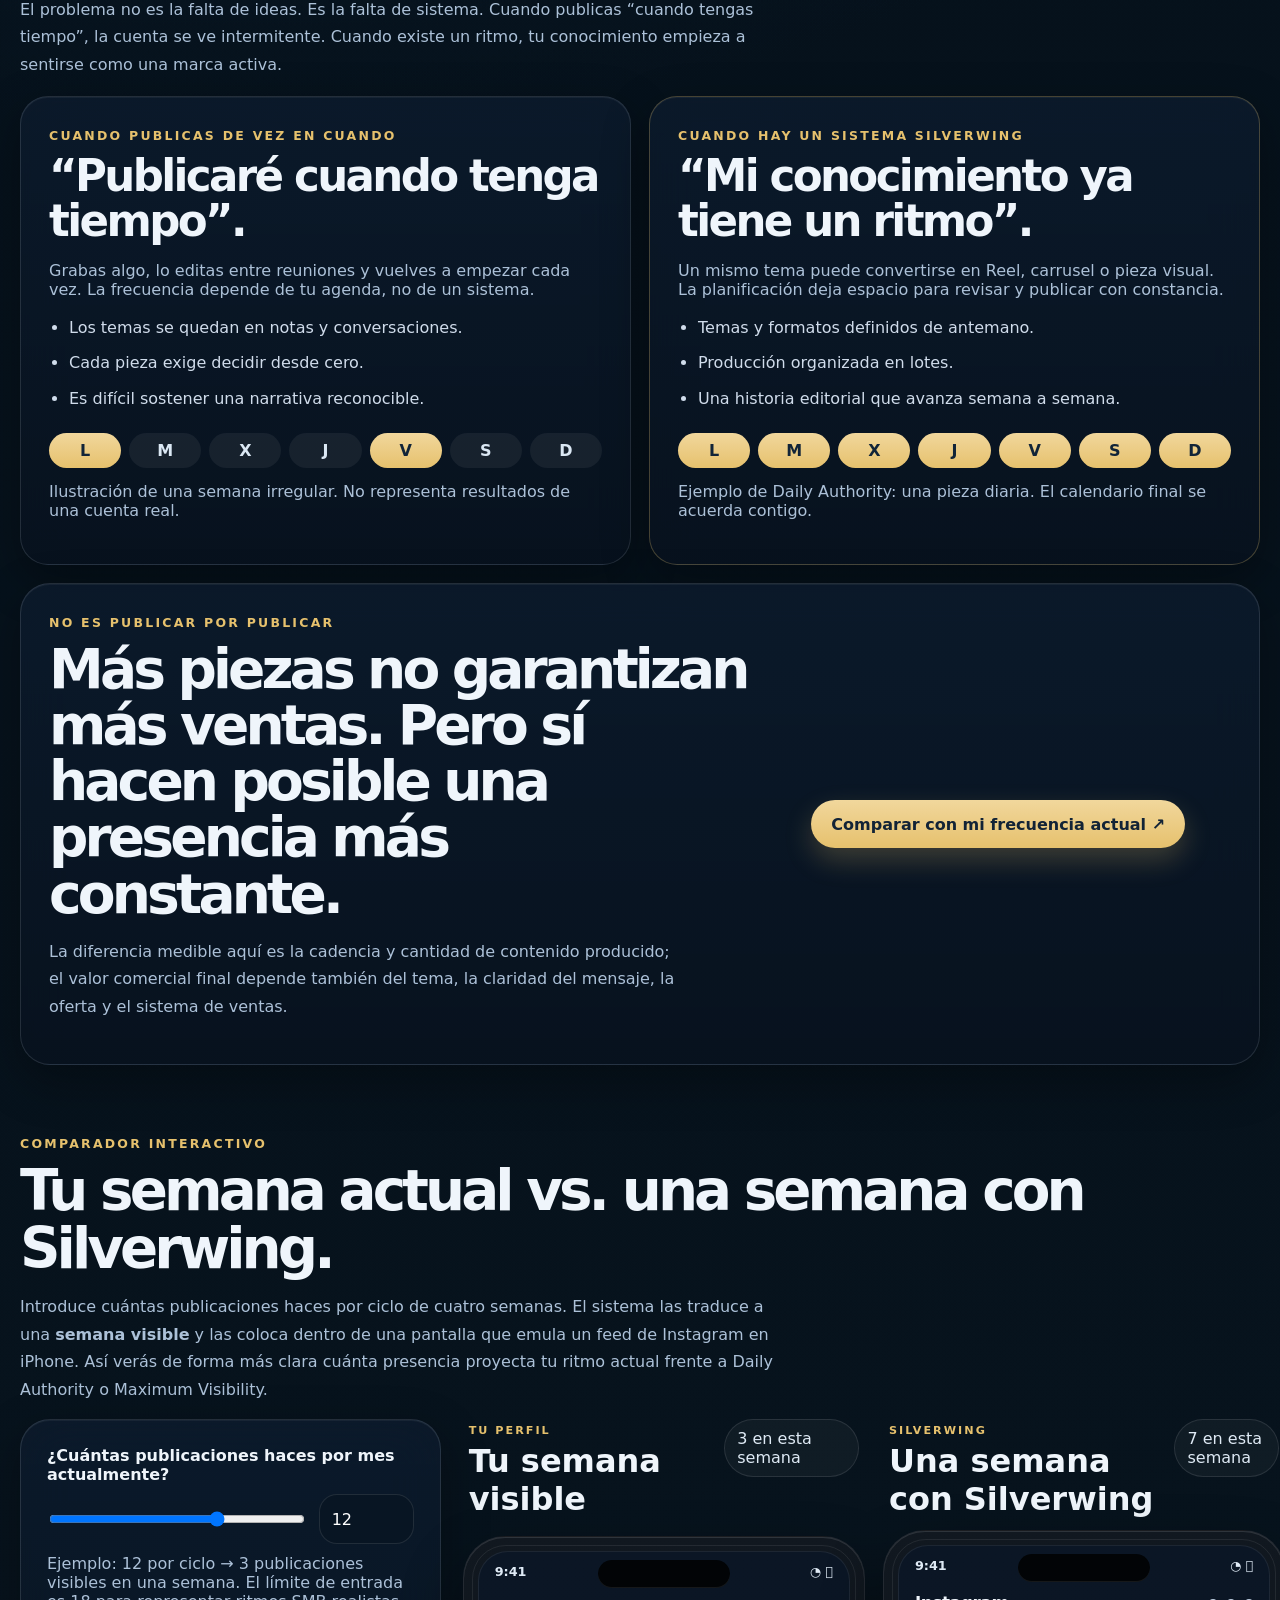
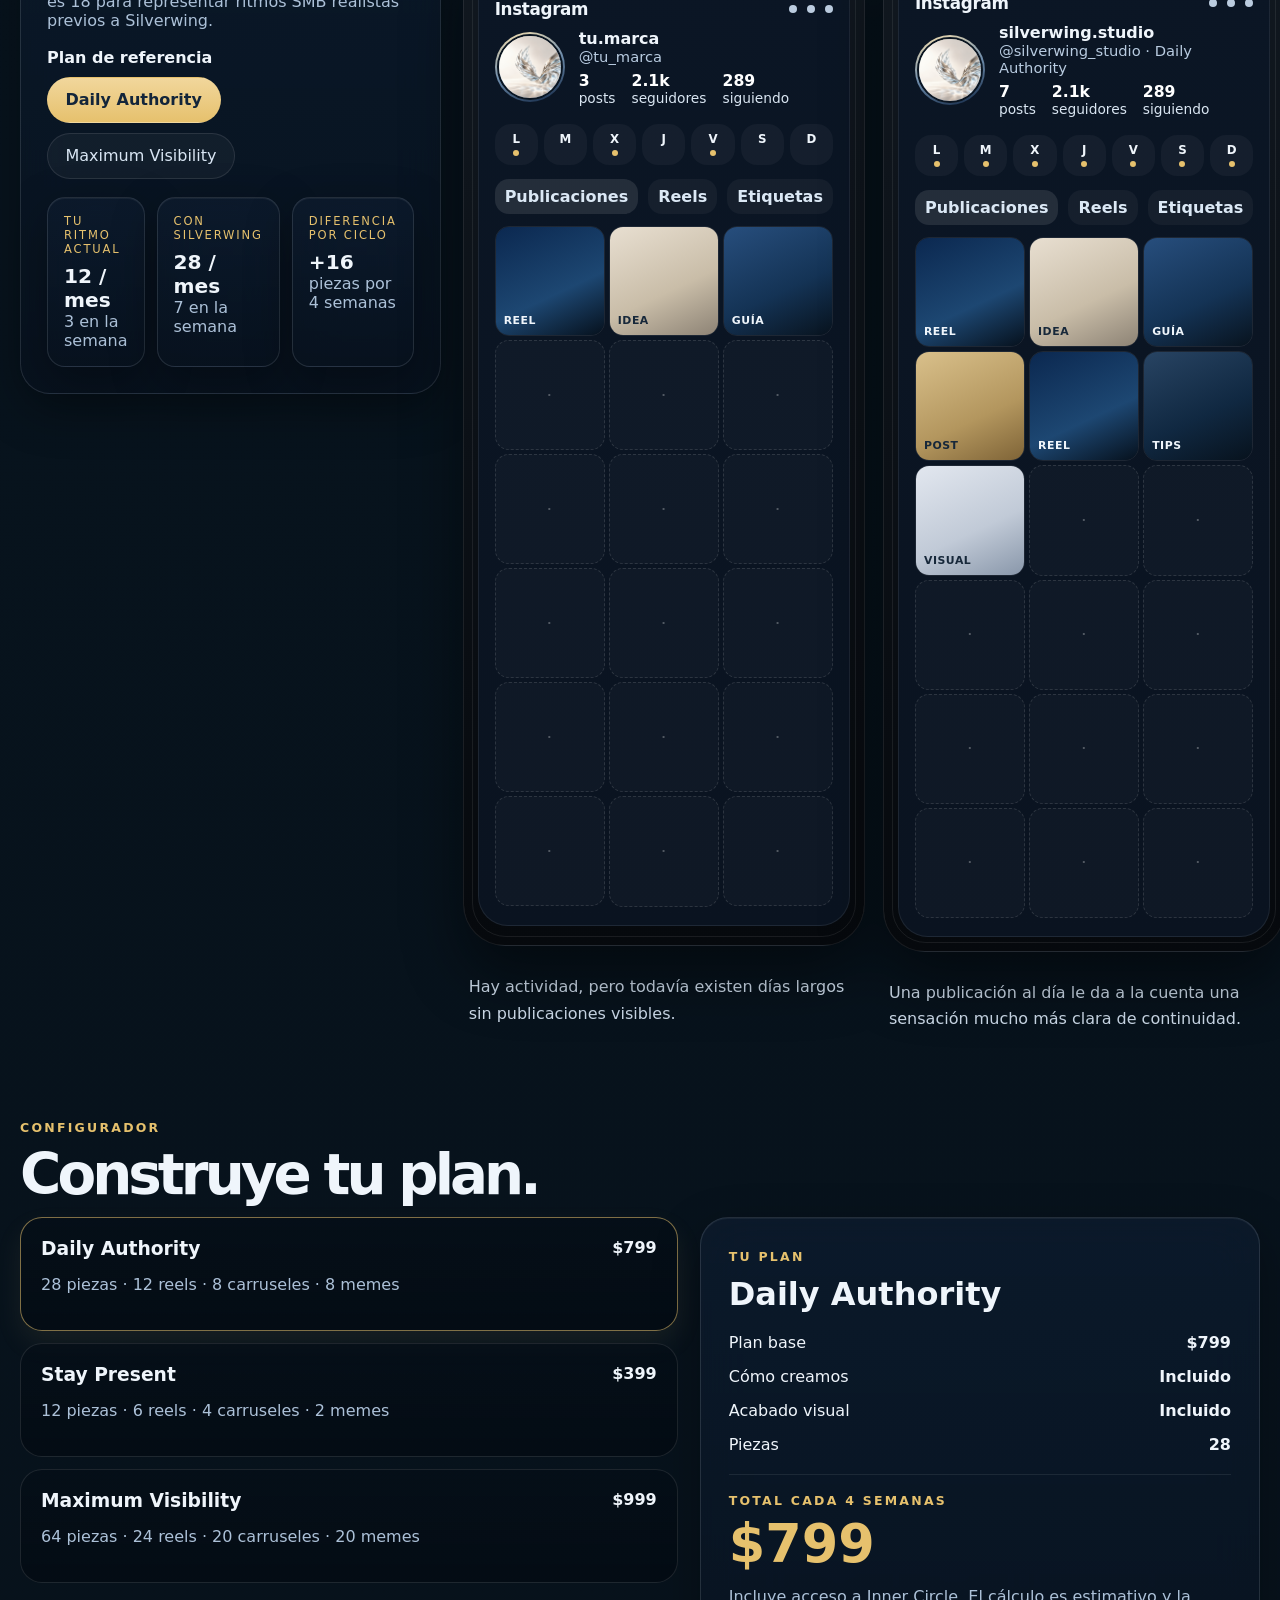
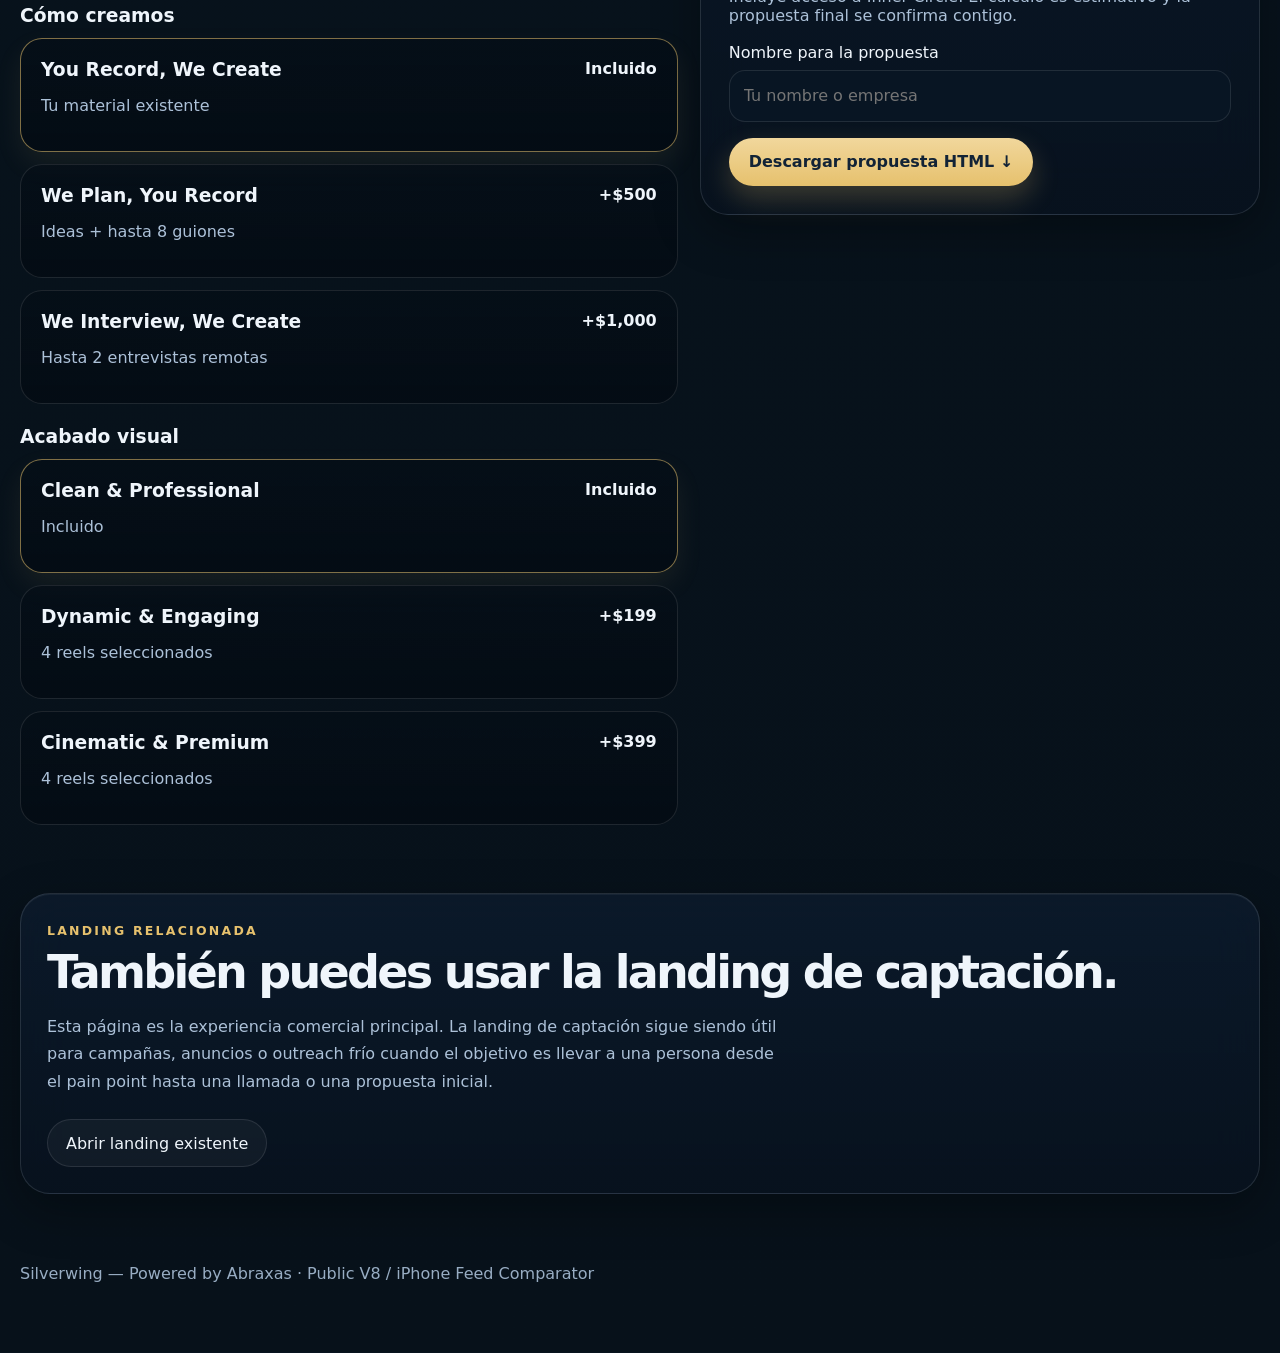
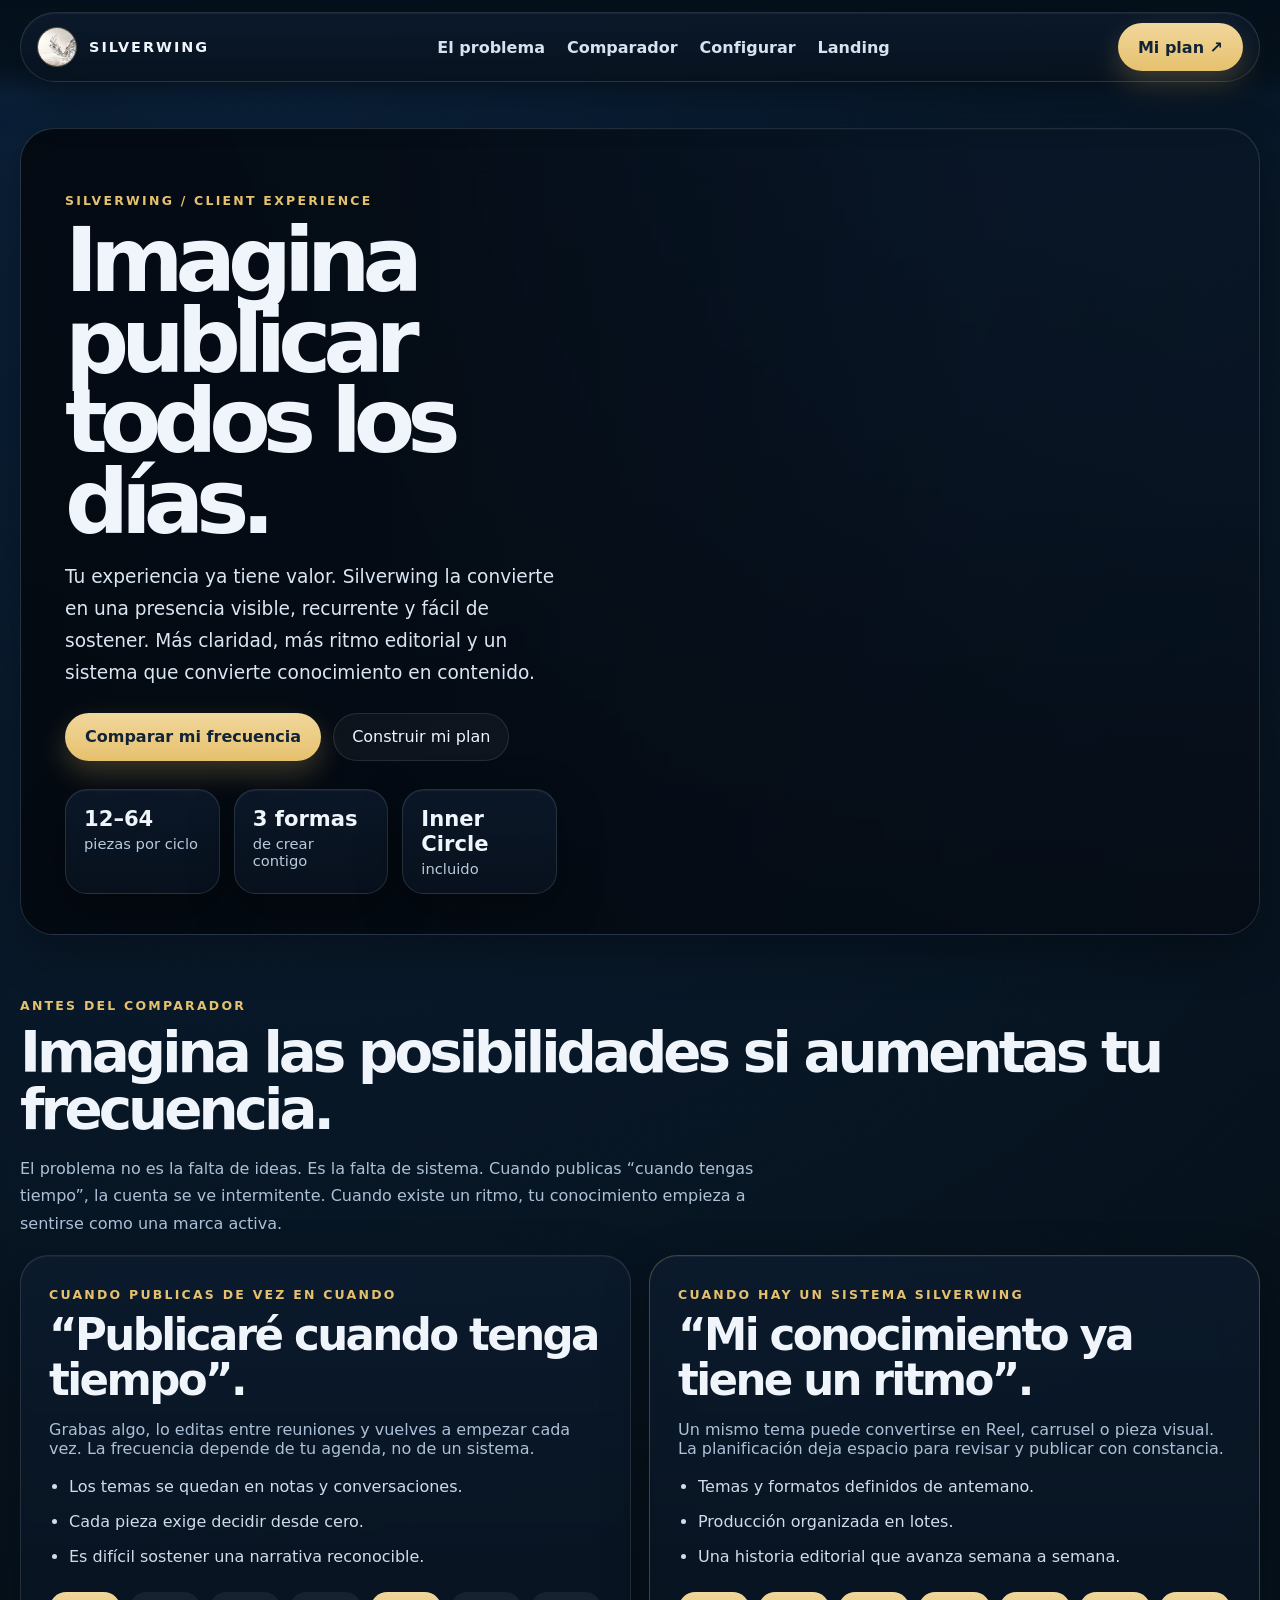
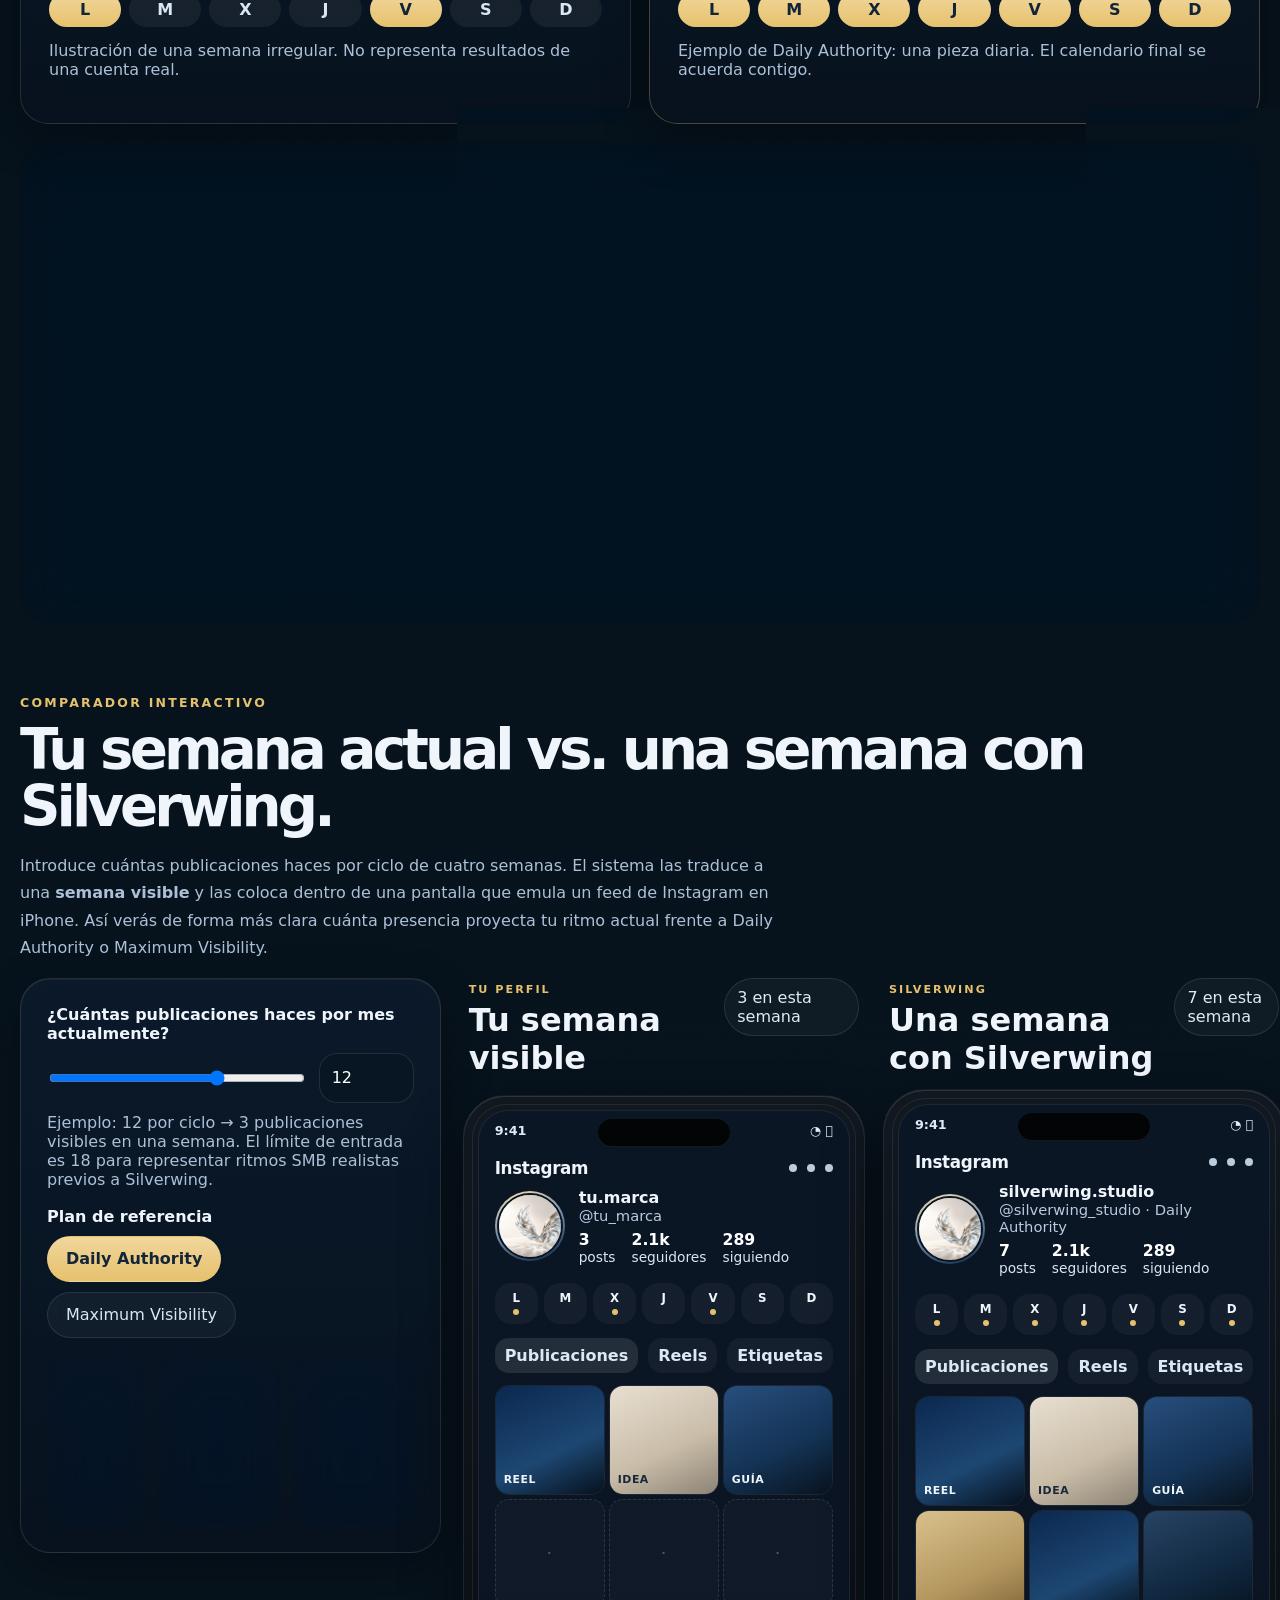
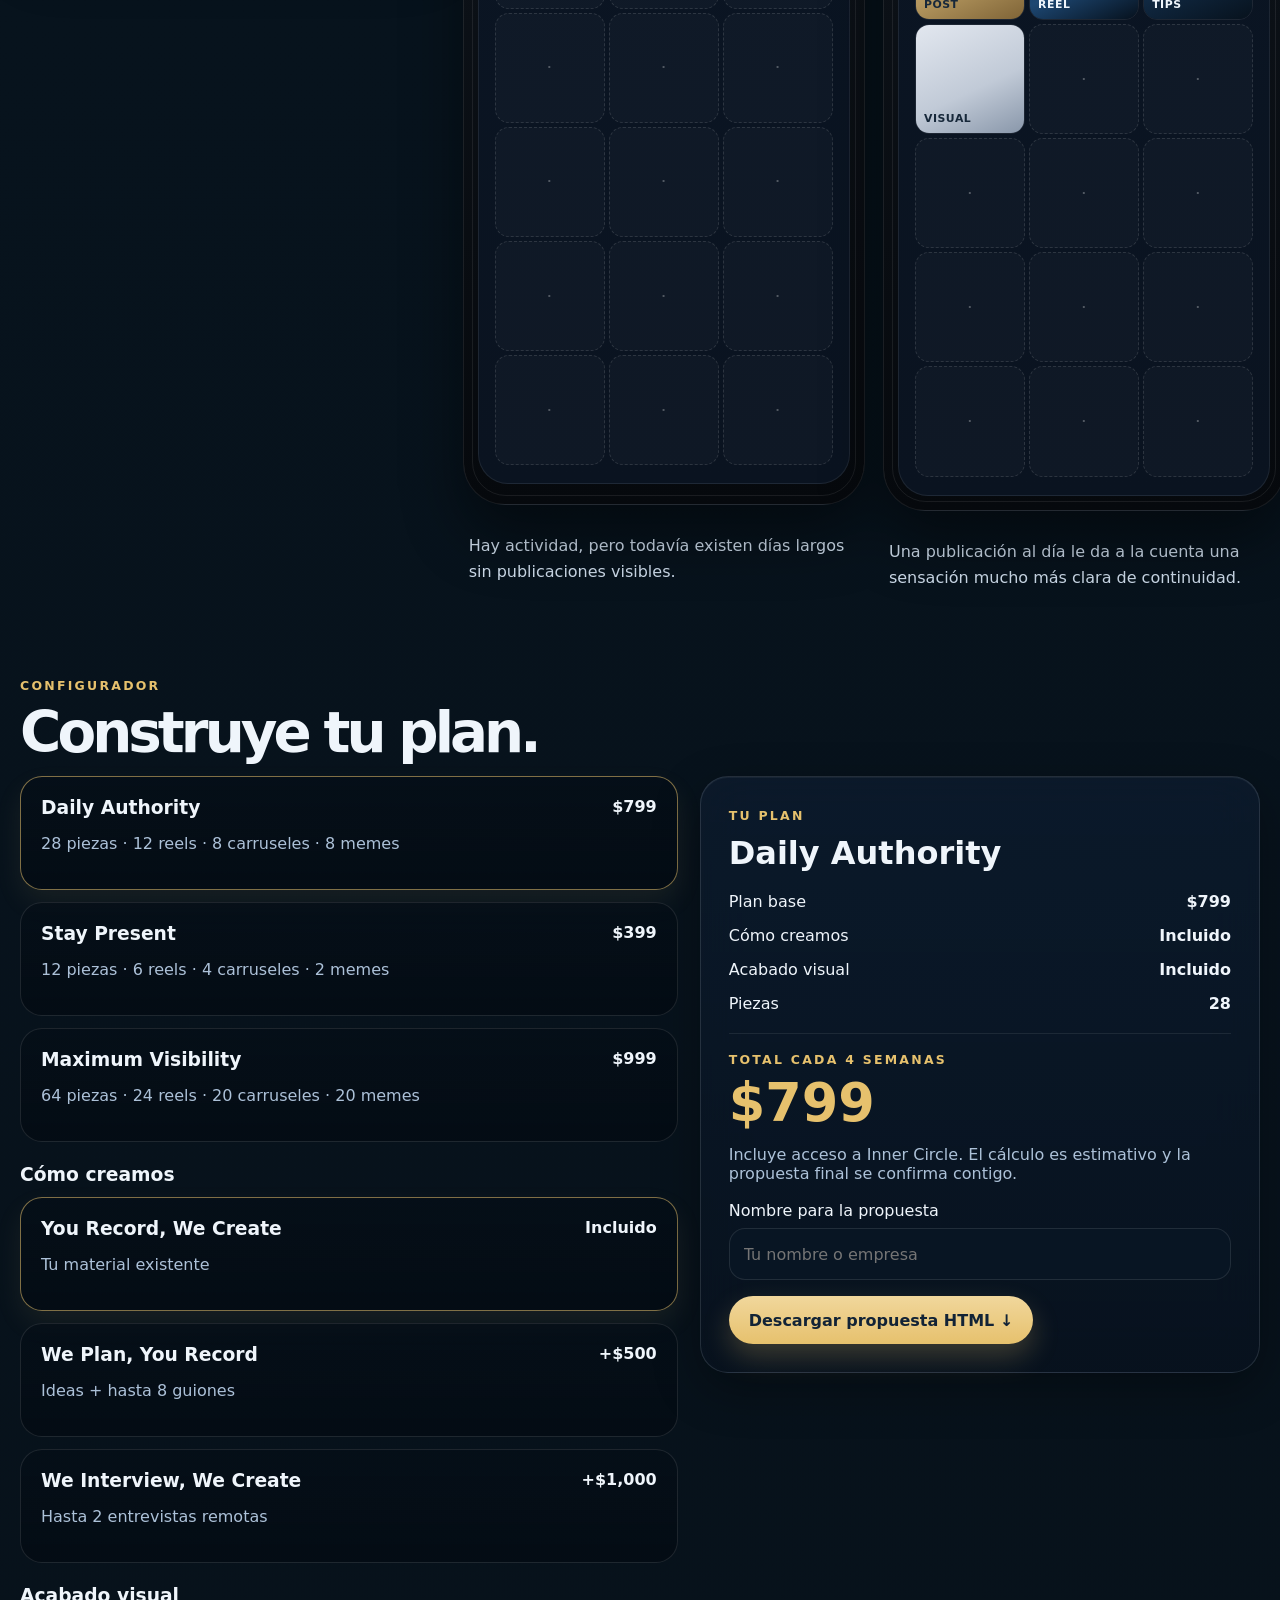
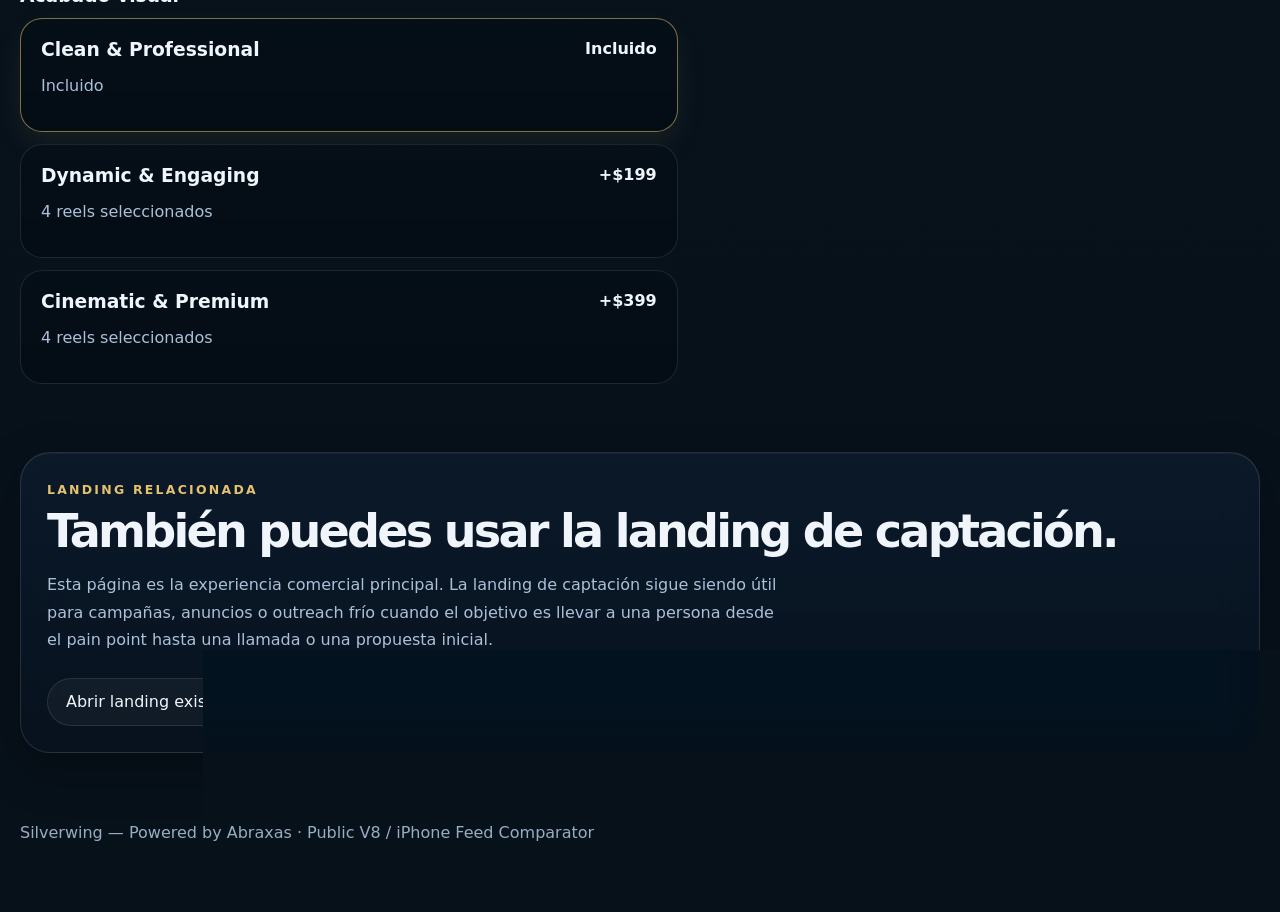
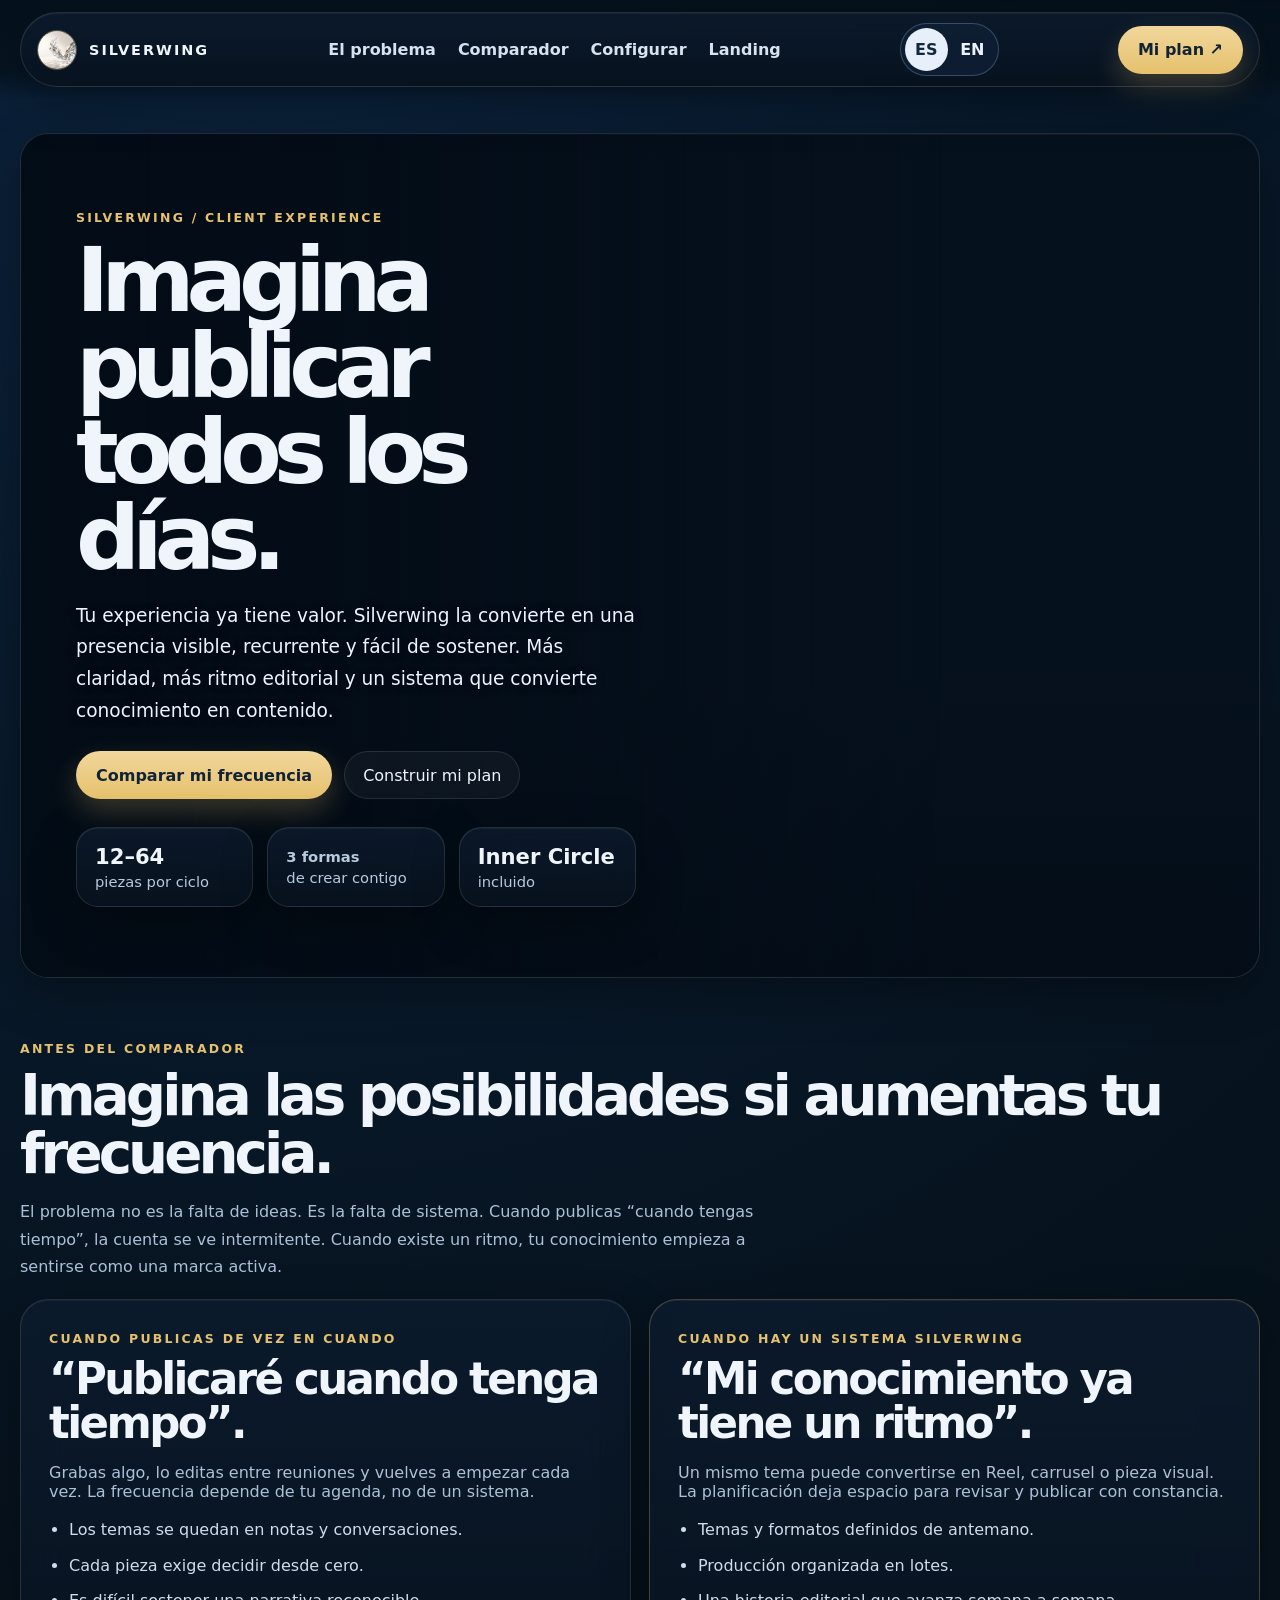
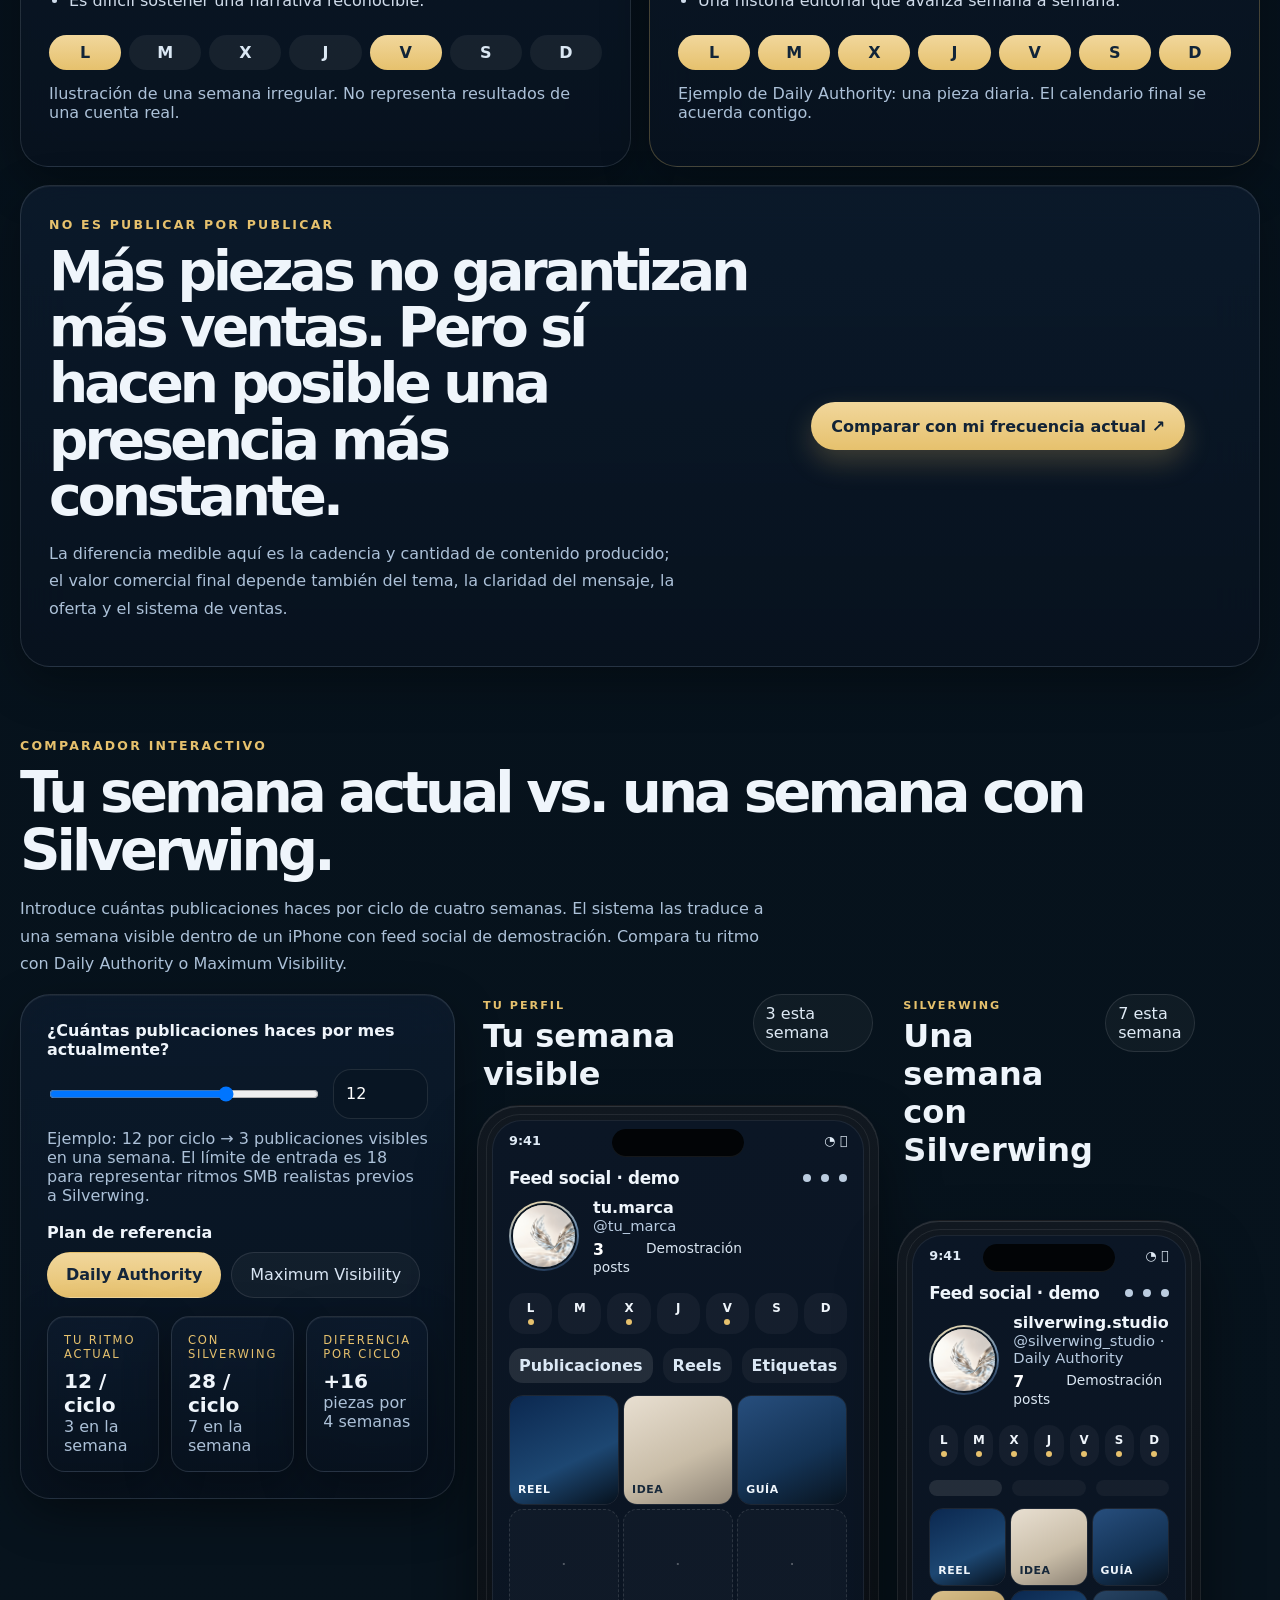
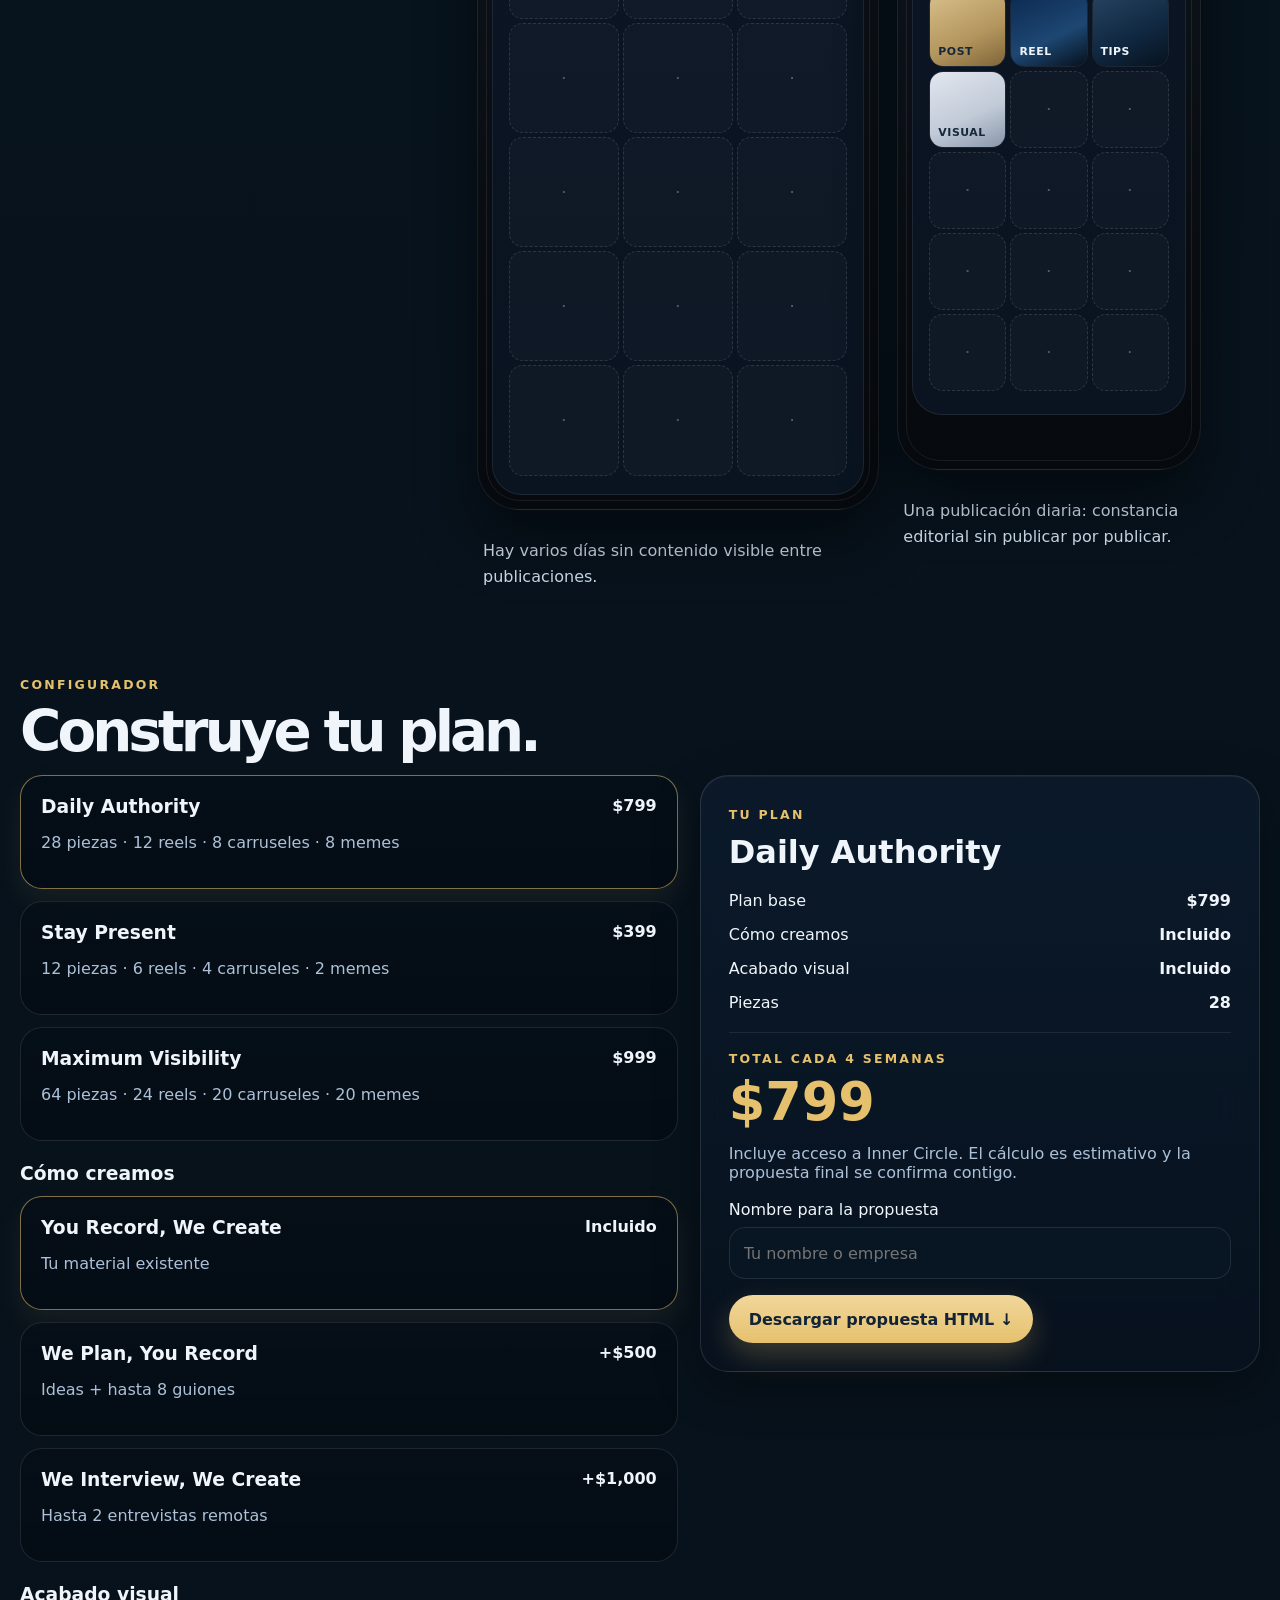
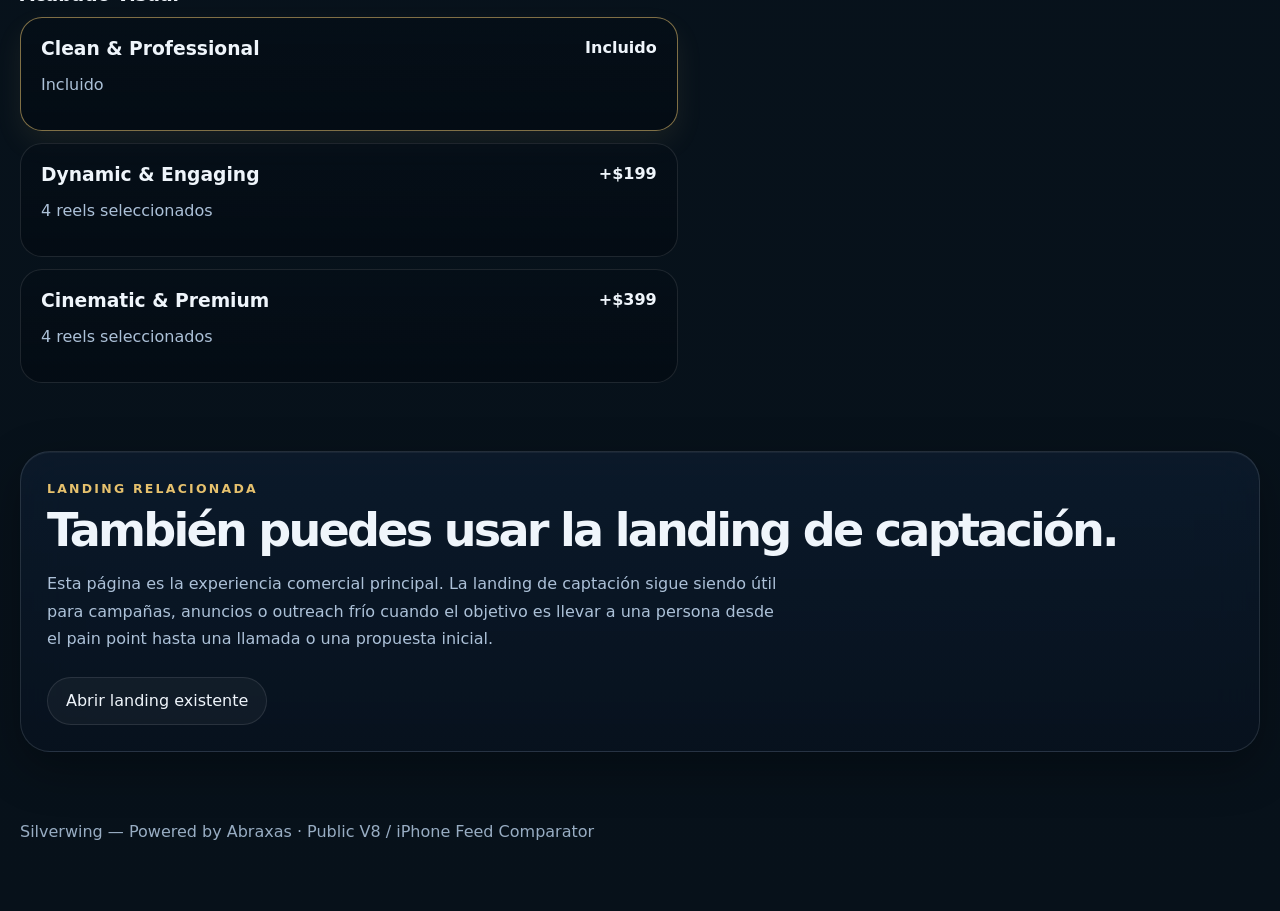
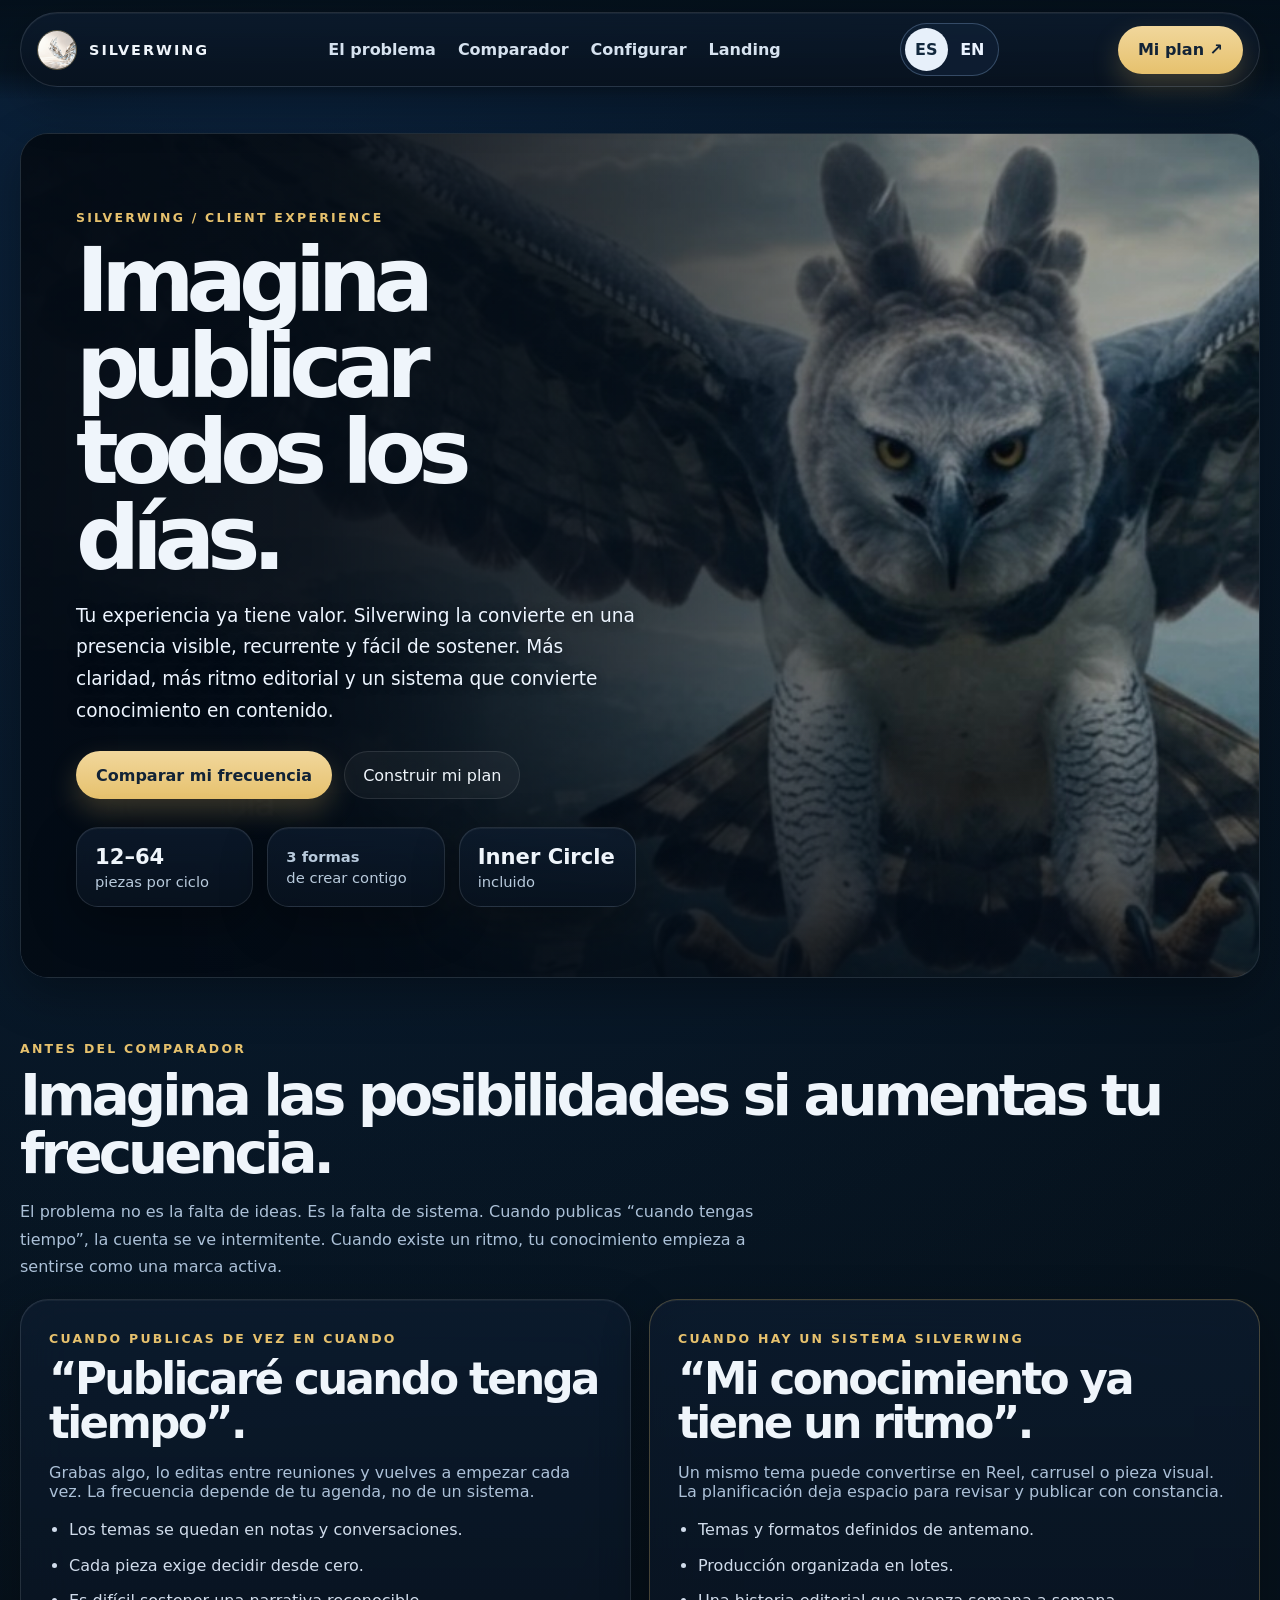
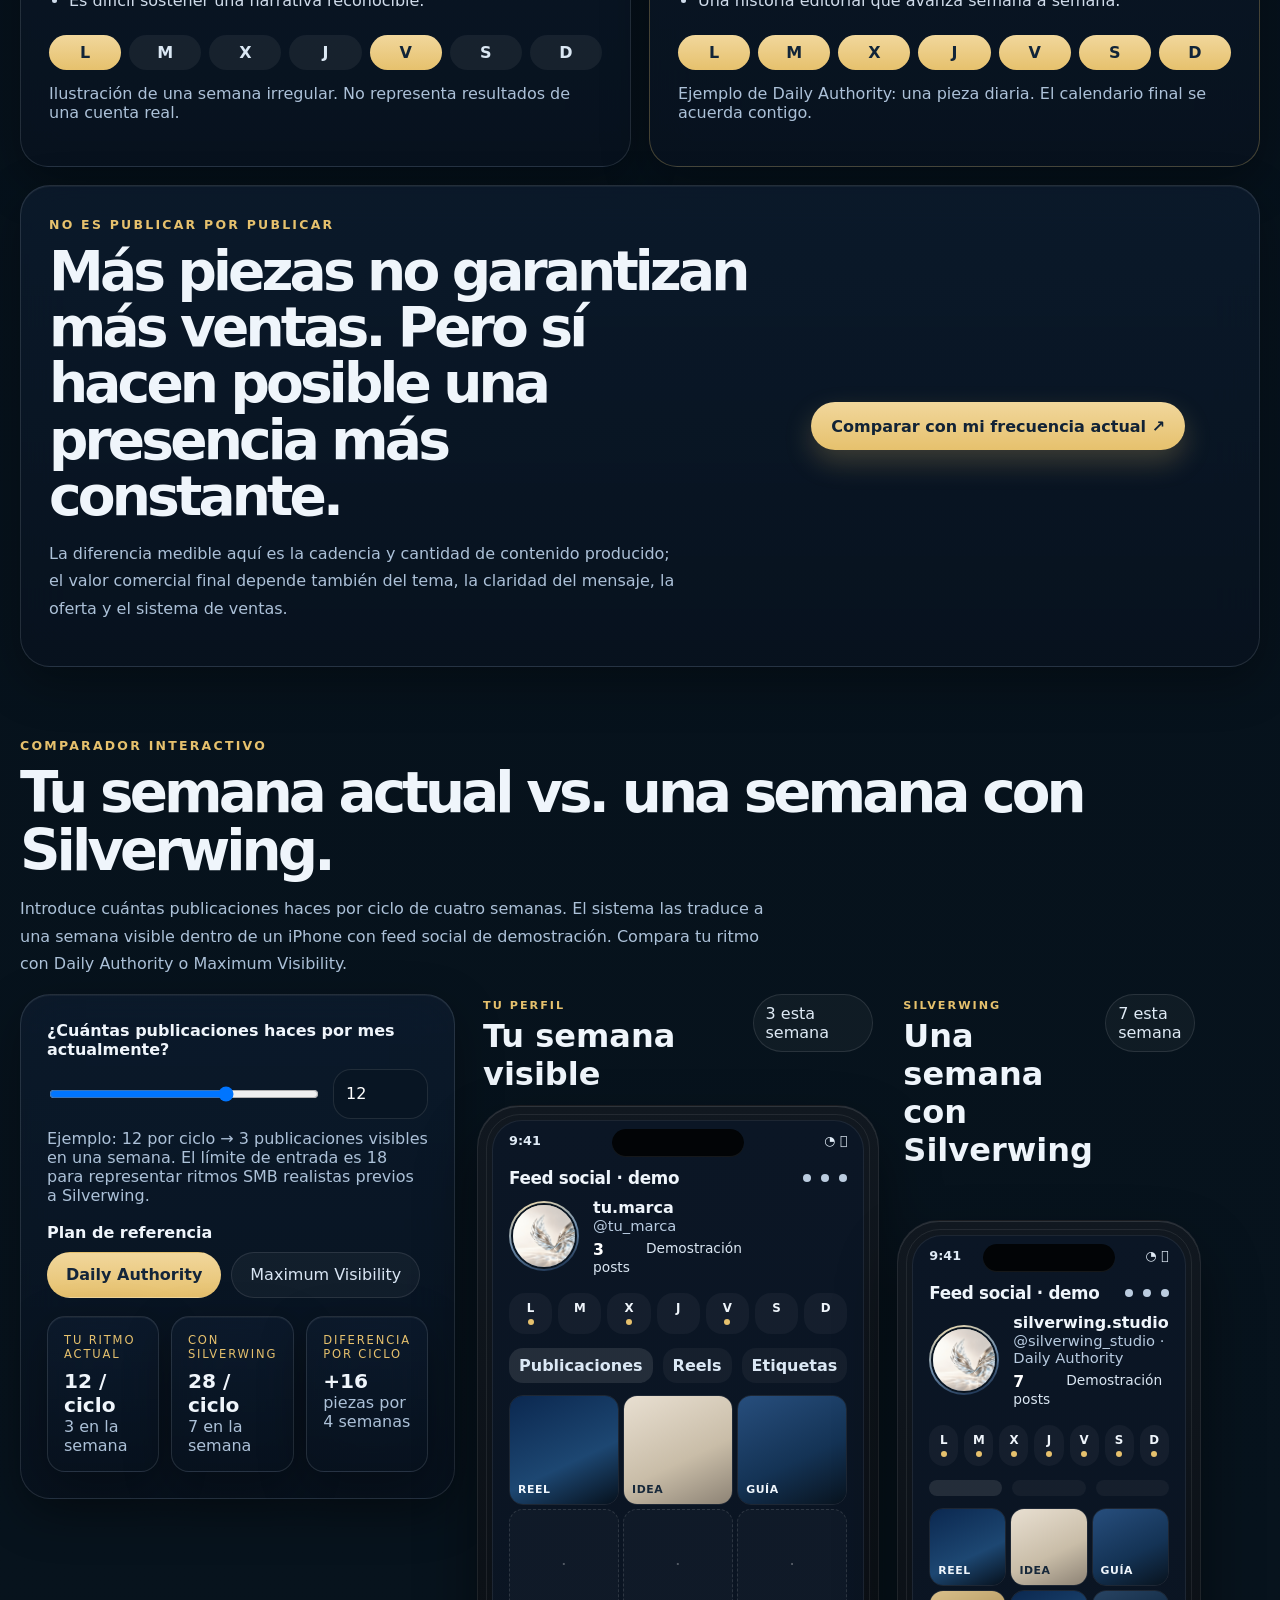
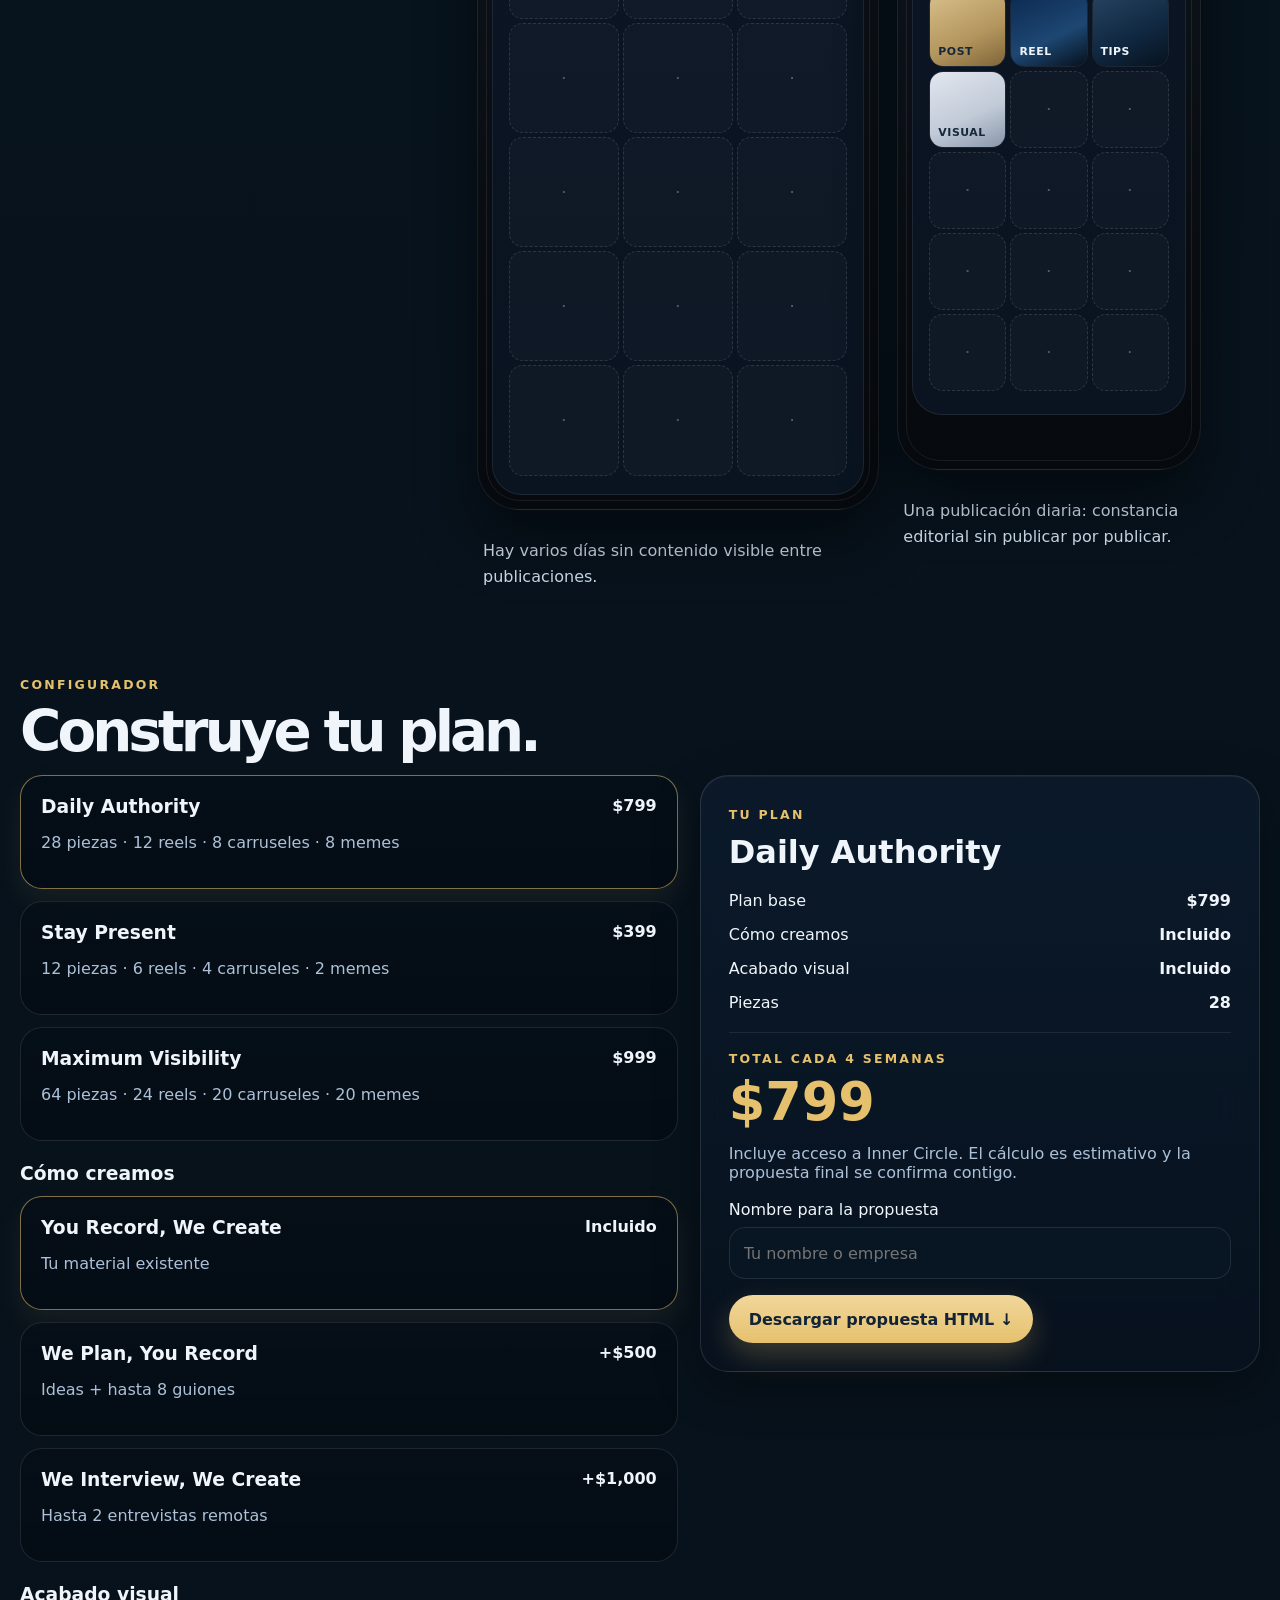
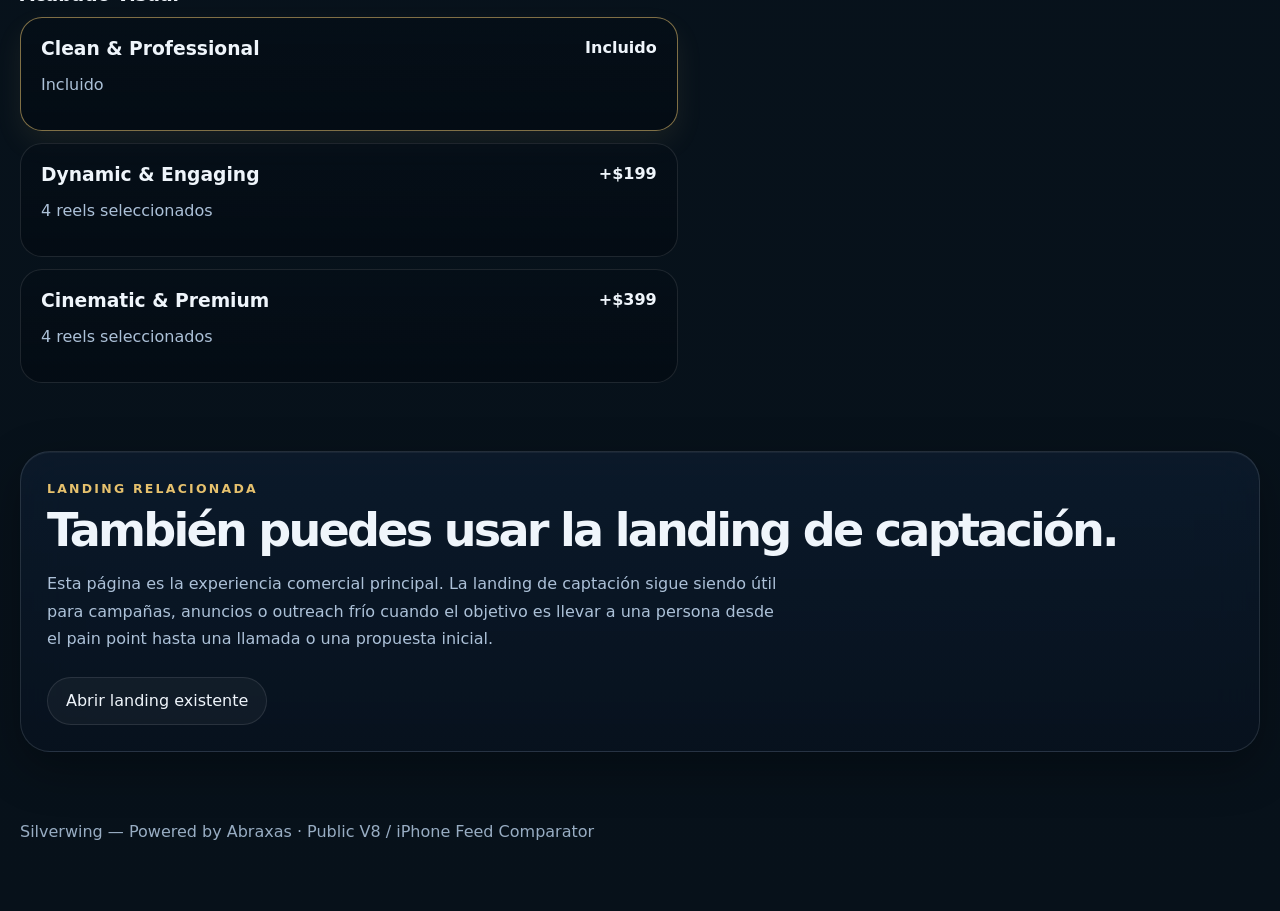
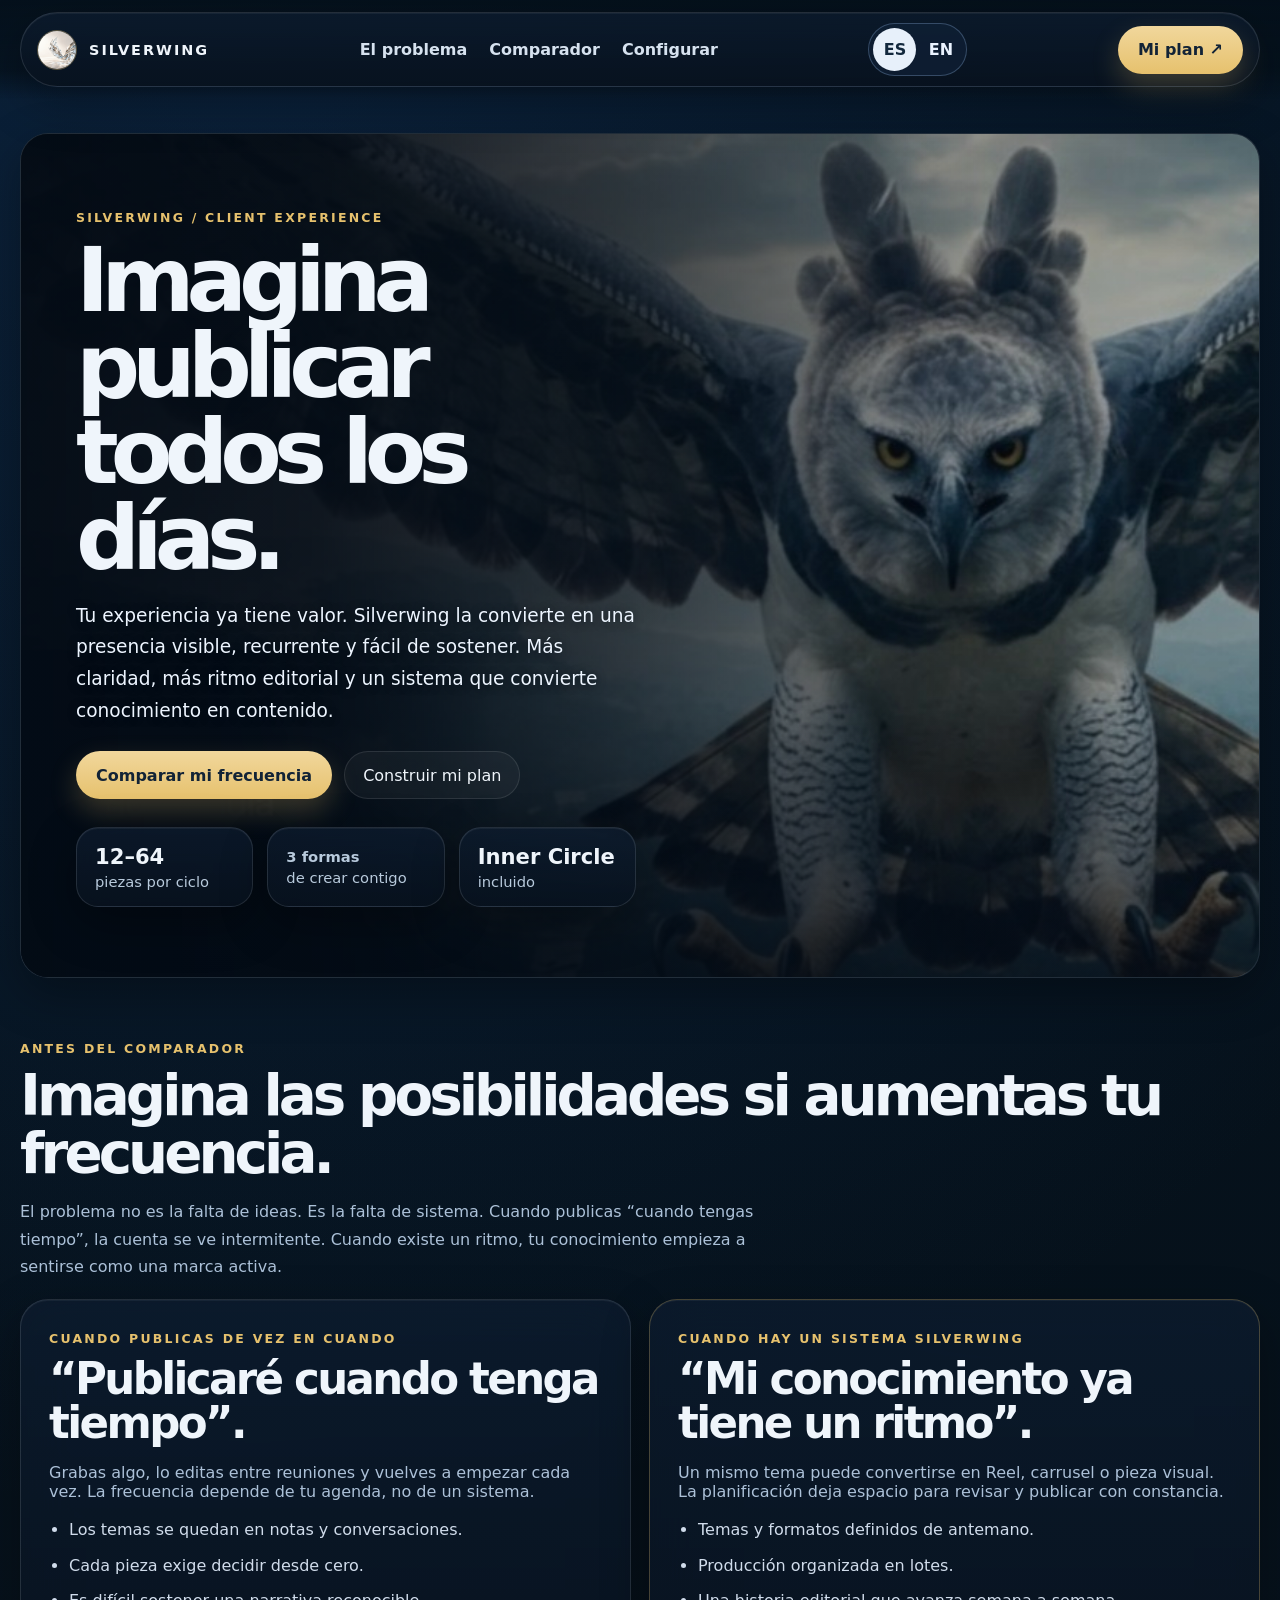
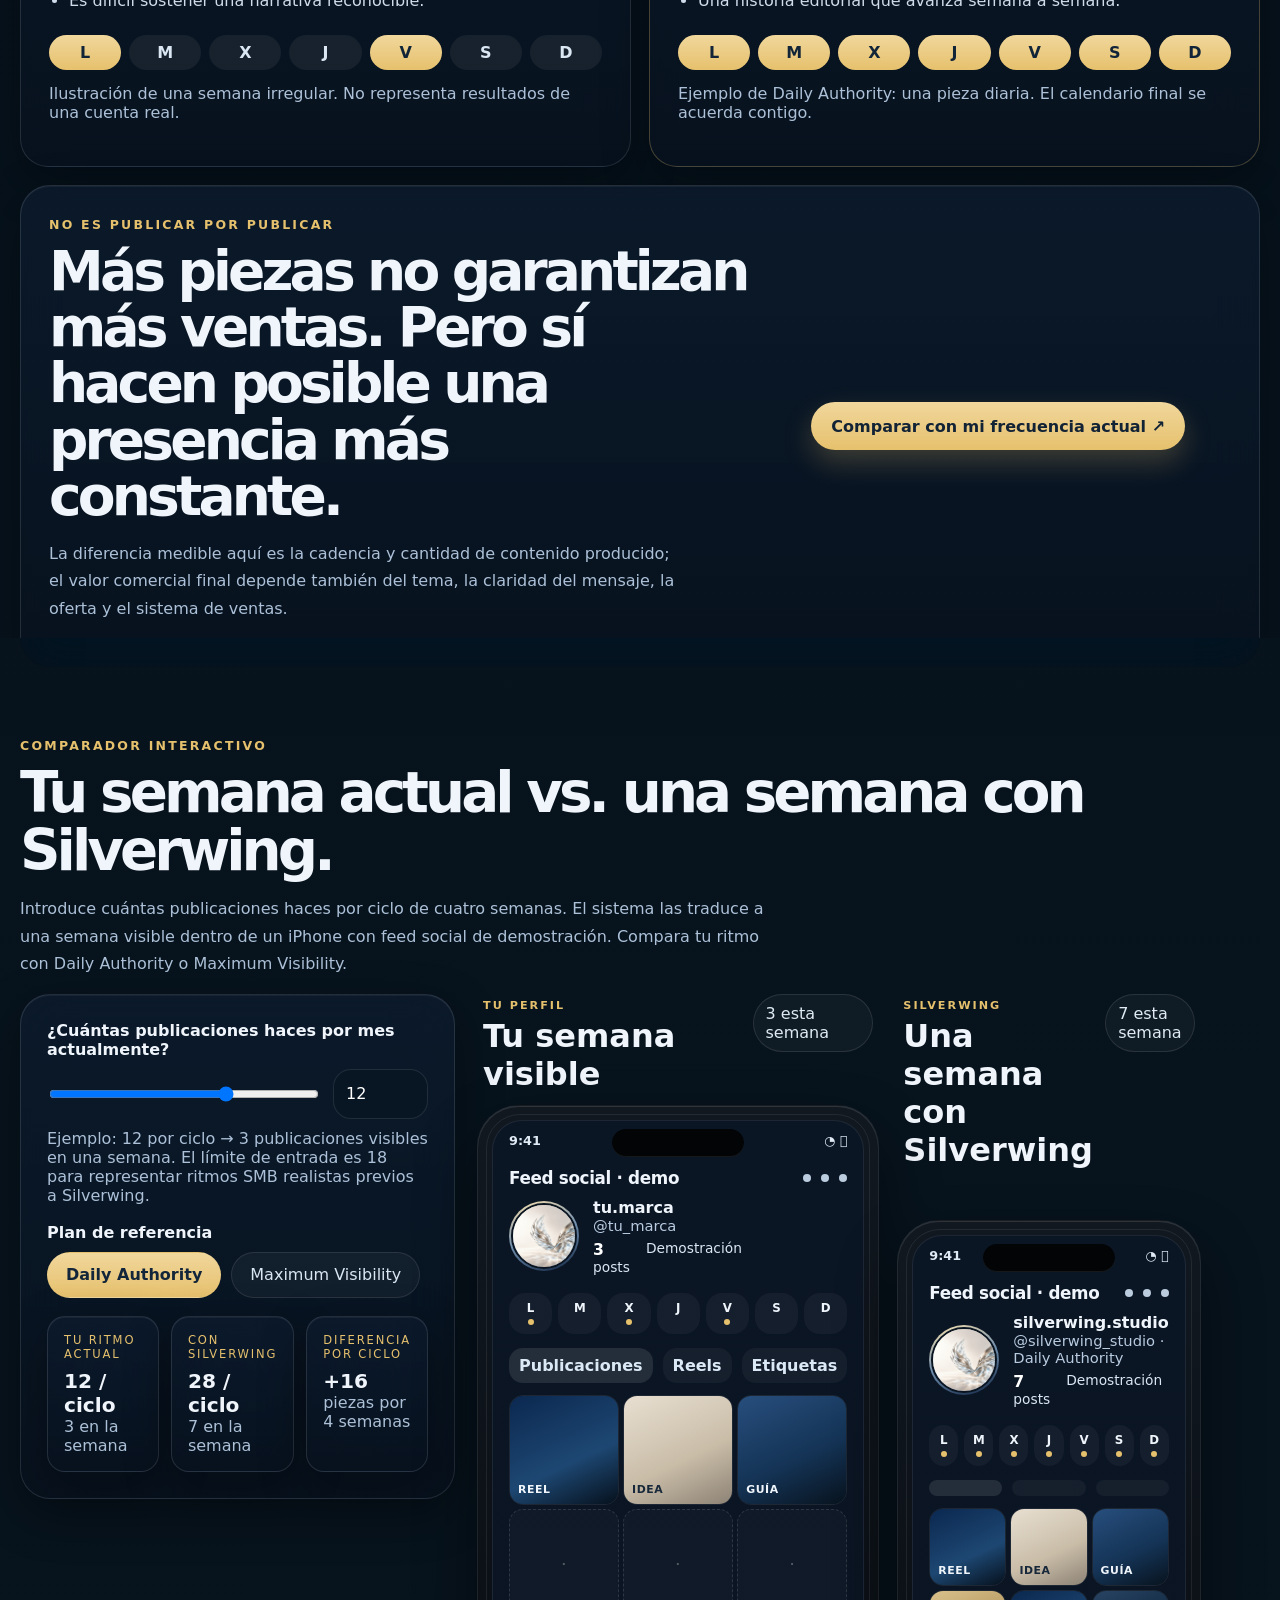
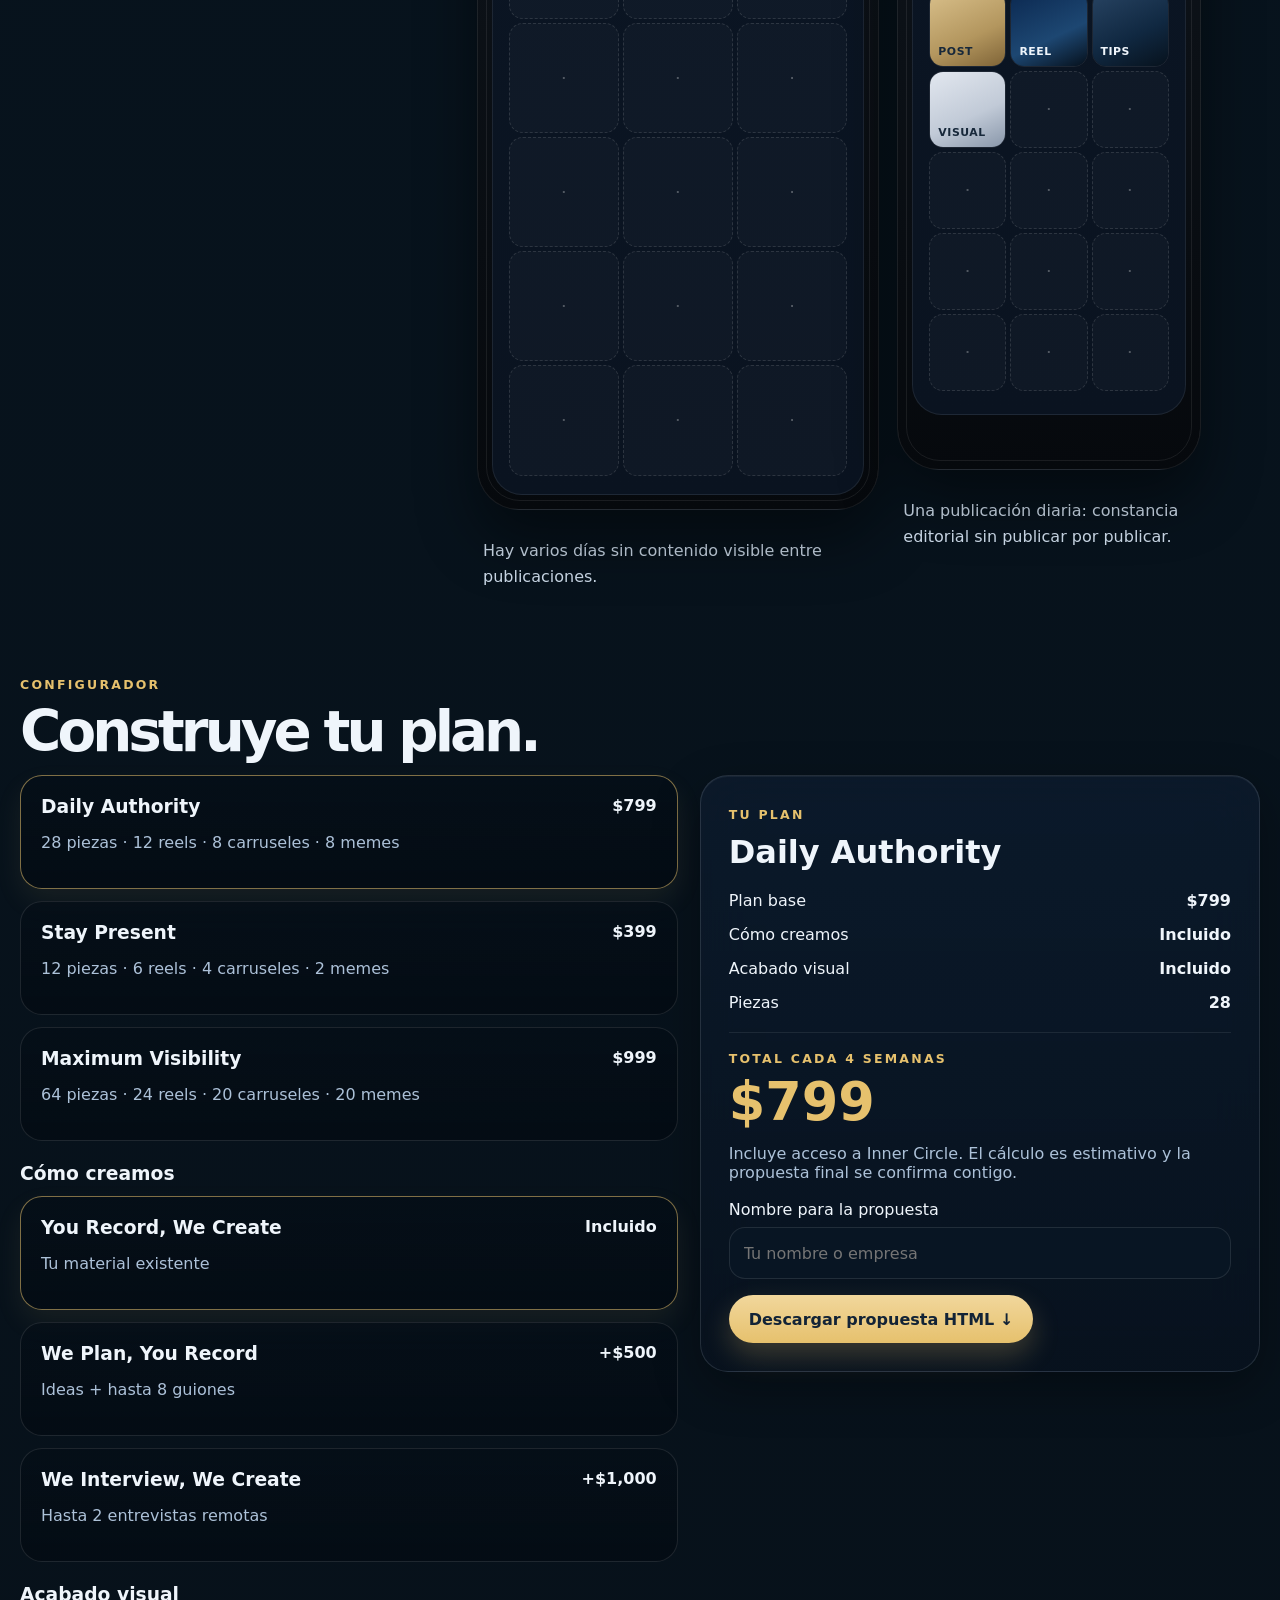
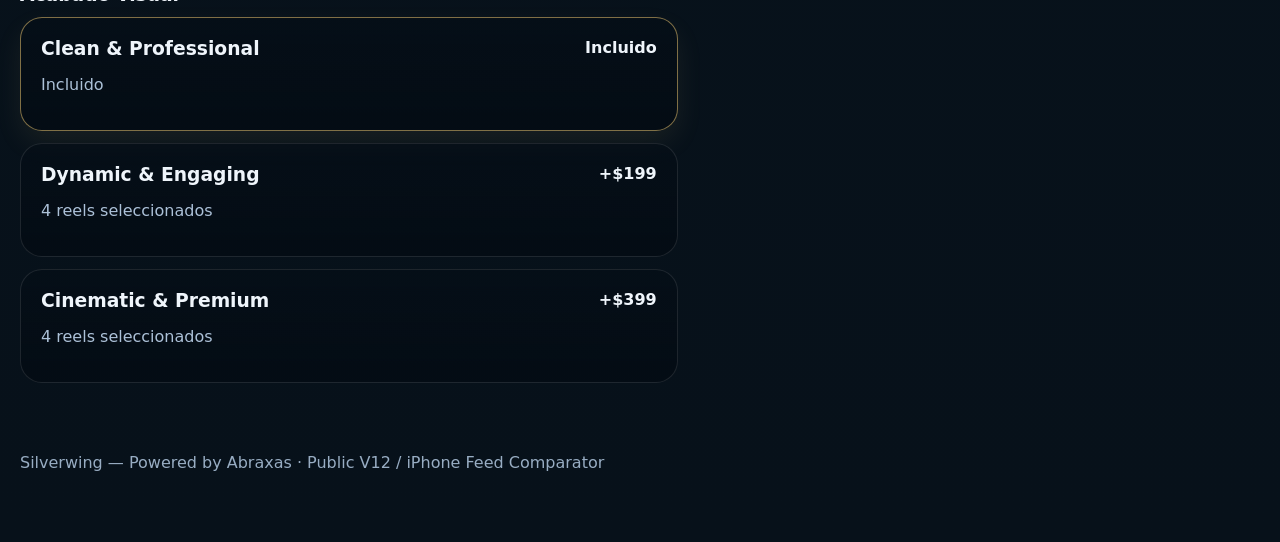
